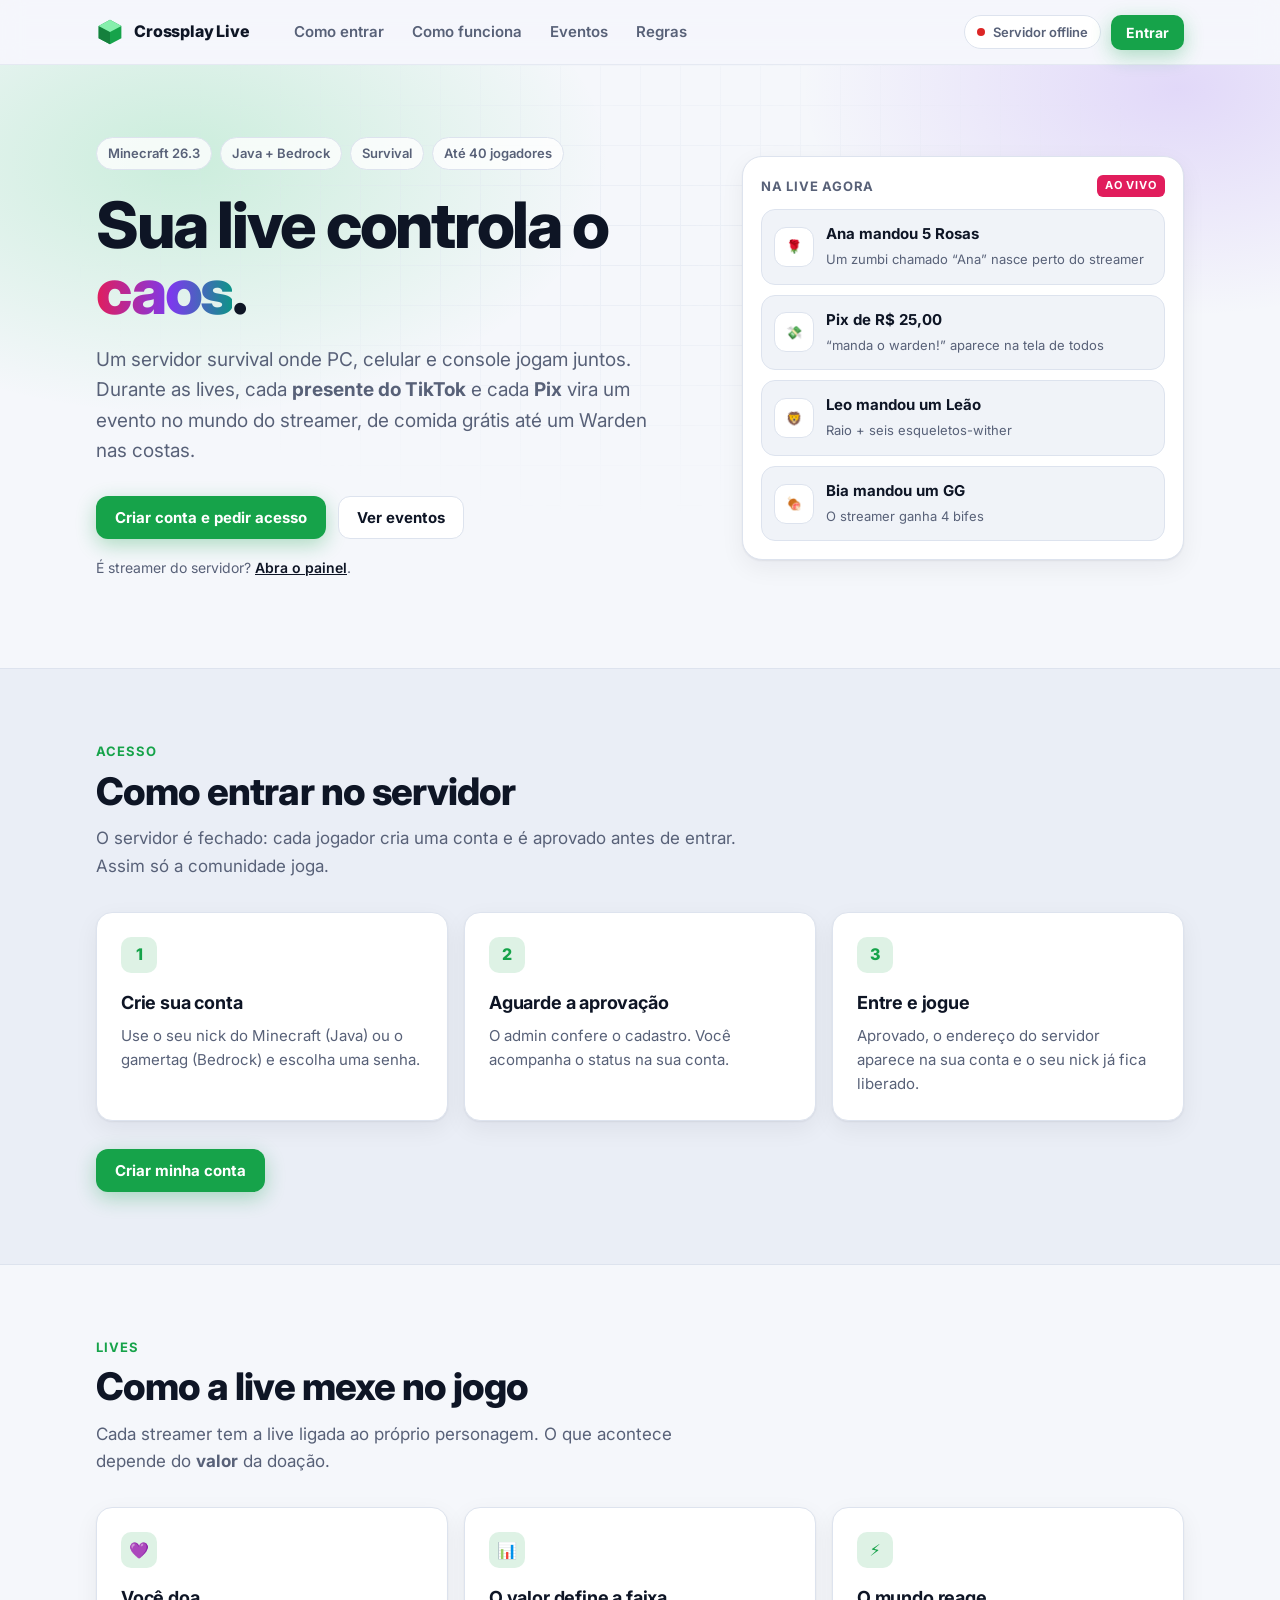
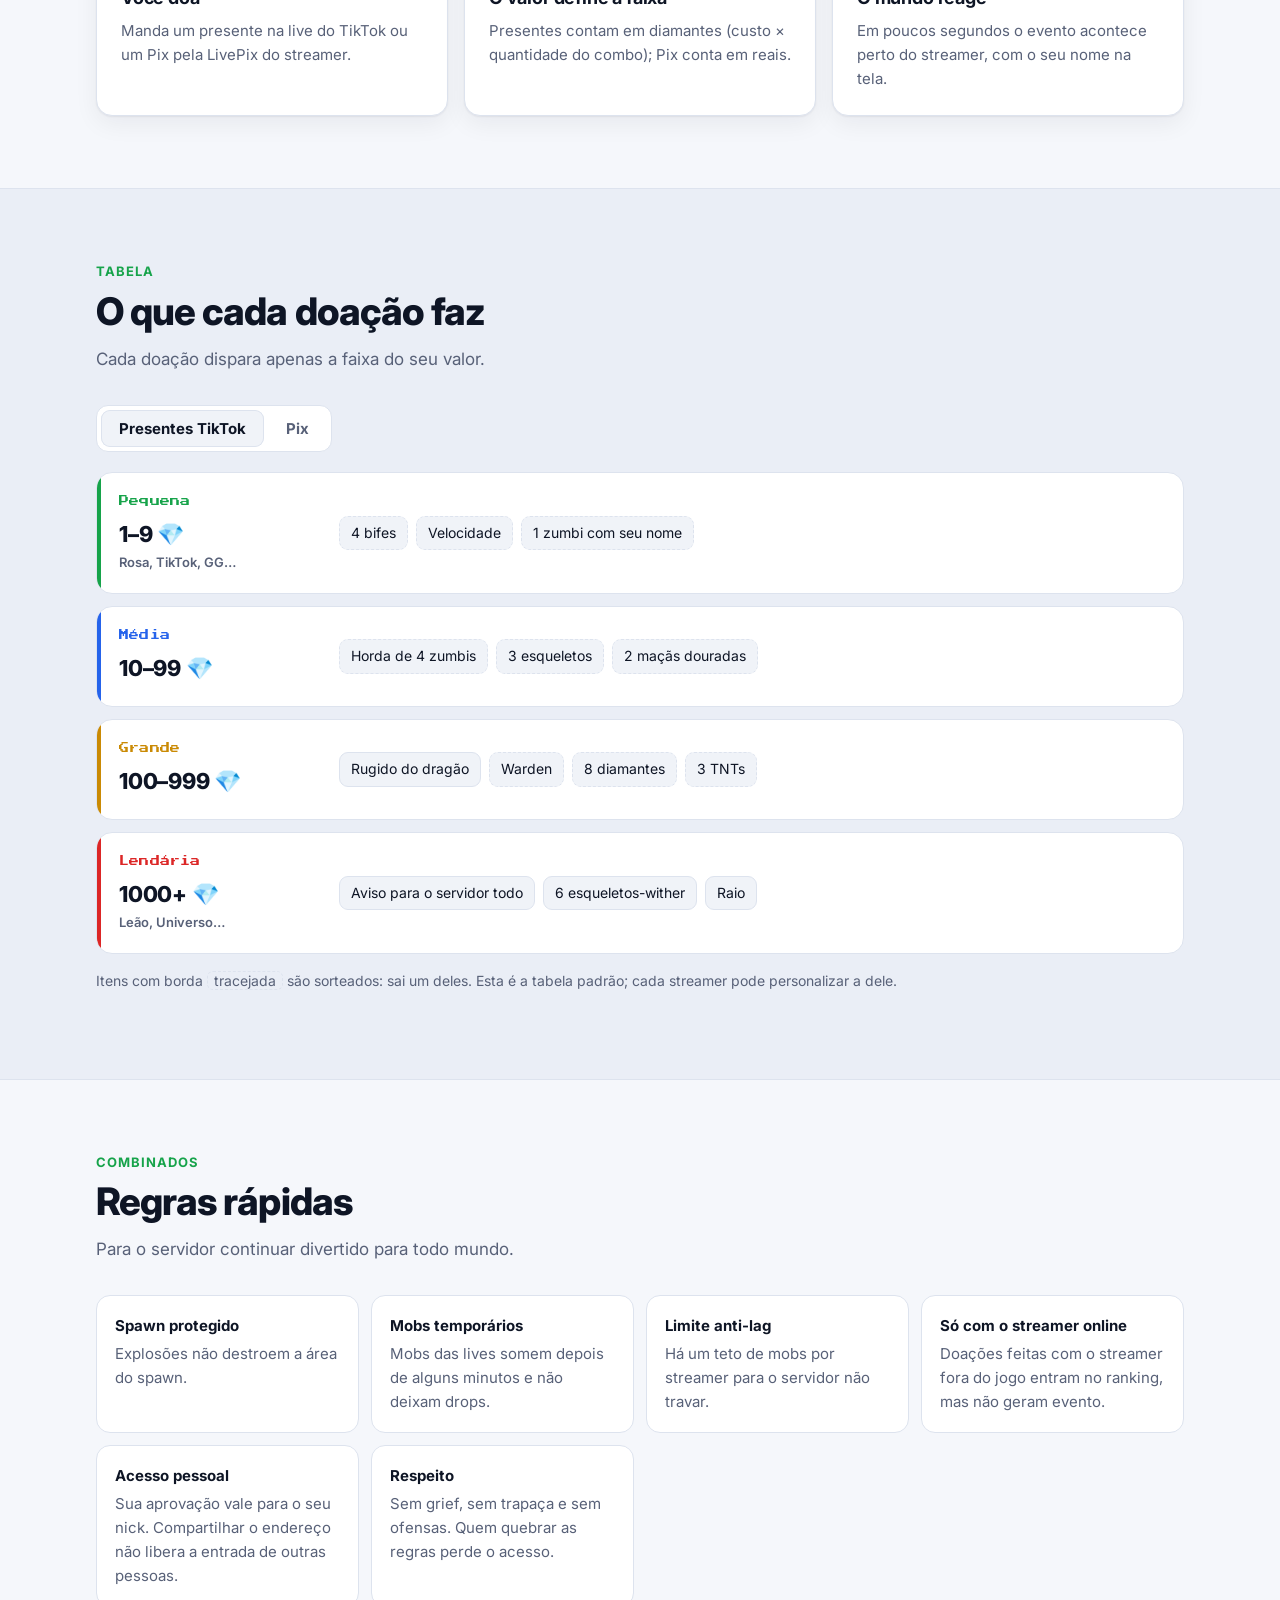
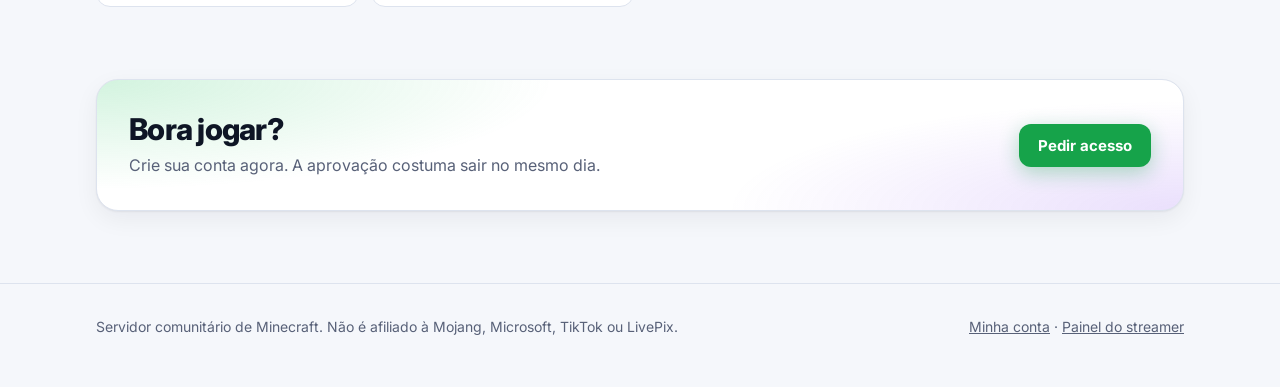
==== index.html @ 196f1fc4 "Site novo: visual moderno, conta de jogador com aprovação e endereços só para aprovados - página ini" ====
<!doctype html>
<html lang="pt-BR">
<head>
  <meta charset="utf-8">
  <meta name="viewport" content="width=device-width, initial-scale=1">
  <title>Crossplay Live</title>
  <meta name="description" content="Servidor Minecraft survival para Java e Bedrock, onde presentes do TikTok e Pix na live viram eventos dentro do jogo.">
  <meta name="theme-color" content="#090c13">
  <link rel="preconnect" href="https://fonts.googleapis.com">
  <link rel="preconnect" href="https://fonts.gstatic.com" crossorigin>
  <link href="https://fonts.googleapis.com/css2?family=Press+Start+2P&family=Inter:wght@400;500;600;700;800&display=swap" rel="stylesheet">
  <link rel="stylesheet" href="assets/site.css">
  <link rel="icon" href="data:image/svg+xml,%3Csvg xmlns='http://www.w3.org/2000/svg' viewBox='0 0 32 32'%3E%3Cpath fill='%2316a34a' d='M16 2 29 9v14l-13 7-13-7V9z'/%3E%3Cpath fill='%2315803d' d='M16 16v14L3 23V9z'/%3E%3Cpath fill='%2386efac' d='M16 2 29 9l-13 7L3 9z'/%3E%3C/svg%3E">
</head>
<body>

<nav class="nav" aria-label="Principal">
  <div class="wrap nav-row">
    <a class="brand" href="./">
      <svg class="brand-mark" viewBox="0 0 32 32" aria-hidden="true"><path fill="#16a34a" d="M16 2 29 9v14l-13 7-13-7V9z"/><path fill="#15803d" d="M16 16v14L3 23V9z"/><path fill="#86efac" d="M16 2 29 9l-13 7L3 9z"/></svg>
      Crossplay Live
    </a>
    <div class="nav-links">
      <a href="#entrar">Como entrar</a>
      <a href="#como-funciona">Como funciona</a>
      <a href="#eventos">Eventos</a>
      <a href="#regras">Regras</a>
    </div>
    <div class="nav-actions">
      <span class="status-pill" id="status" aria-live="polite"><span class="dot"></span><span data-status-text>Verificando…</span></span>
      <a class="btn btn-primary btn-sm" href="conta.html">Entrar</a>
    </div>
  </div>
</nav>

<header class="hero">
  <div class="wrap hero-grid">
    <div>
      <div class="eyebrow">
        <span class="chip">Minecraft 26.3</span>
        <span class="chip">Java + Bedrock</span>
        <span class="chip">Survival</span>
        <span class="chip">Até 40 jogadores</span>
      </div>
      <h1>Sua live controla o <span class="grad">caos</span>.</h1>
      <p class="lead">Um servidor survival onde PC, celular e console jogam juntos. Durante as lives, cada <strong>presente do TikTok</strong> e cada <strong>Pix</strong> vira um evento no mundo do streamer, de comida grátis até um Warden nas costas.</p>
      <div class="cta-row">
        <a class="btn btn-primary" href="conta.html#cadastro">Criar conta e pedir acesso</a>
        <a class="btn btn-ghost" href="#eventos">Ver eventos</a>
      </div>
      <p class="hero-note">É streamer do servidor? <a href="painel.html">Abra o painel</a>.</p>
    </div>

    <div class="feed" aria-label="Exemplo de eventos durante uma live">
      <div class="feed-head"><span>Na live agora</span><span class="live-tag">AO VIVO</span></div>
      <ul class="feed-list">
        <li class="feed-item"><span class="feed-ico" aria-hidden="true">🌹</span><div><b>Ana mandou 5 Rosas</b><span>Um zumbi chamado “Ana” nasce perto do streamer</span></div></li>
        <li class="feed-item"><span class="feed-ico" aria-hidden="true">💸</span><div><b>Pix de R$ 25,00</b><span>“manda o warden!” aparece na tela de todos</span></div></li>
        <li class="feed-item"><span class="feed-ico" aria-hidden="true">🦁</span><div><b>Leo mandou um Leão</b><span>Raio + seis esqueletos-wither</span></div></li>
        <li class="feed-item"><span class="feed-ico" aria-hidden="true">🍖</span><div><b>Bia mandou um GG</b><span>O streamer ganha 4 bifes</span></div></li>
      </ul>
    </div>
  </div>
</header>

<main>
  <section id="entrar" class="section-alt">
    <div class="wrap">
      <p class="kicker">Acesso</p>
      <h2>Como entrar no servidor</h2>
      <p class="sub">O servidor é fechado: cada jogador cria uma conta e é aprovado antes de entrar. Assim só a comunidade joga.</p>
      <div class="grid-3">
        <article class="card"><div class="step-num">1</div><h3>Crie sua conta</h3><p>Use o seu nick do Minecraft (Java) ou o gamertag (Bedrock) e escolha uma senha.</p></article>
        <article class="card"><div class="step-num">2</div><h3>Aguarde a aprovação</h3><p>O admin confere o cadastro. Você acompanha o status na sua conta.</p></article>
        <article class="card"><div class="step-num">3</div><h3>Entre e jogue</h3><p>Aprovado, o endereço do servidor aparece na sua conta e o seu nick já fica liberado.</p></article>
      </div>
      <p style="margin:28px 0 0"><a class="btn btn-primary" href="conta.html#cadastro">Criar minha conta</a></p>
    </div>
  </section>

  <section id="como-funciona">
    <div class="wrap">
      <p class="kicker">Lives</p>
      <h2>Como a live mexe no jogo</h2>
      <p class="sub">Cada streamer tem a live ligada ao próprio personagem. O que acontece depende do <strong>valor</strong> da doação.</p>
      <div class="grid-3">
        <article class="card"><div class="step-num">💜</div><h3>Você doa</h3><p>Manda um presente na live do TikTok ou um Pix pela LivePix do streamer.</p></article>
        <article class="card"><div class="step-num">📊</div><h3>O valor define a faixa</h3><p>Presentes contam em diamantes (custo × quantidade do combo); Pix conta em reais.</p></article>
        <article class="card"><div class="step-num">⚡</div><h3>O mundo reage</h3><p>Em poucos segundos o evento acontece perto do streamer, com o seu nome na tela.</p></article>
      </div>
    </div>
  </section>

  <section id="eventos" class="section-alt">
    <div class="wrap">
      <p class="kicker">Tabela</p>
      <h2>O que cada doação faz</h2>
      <p class="sub">Cada doação dispara apenas a faixa do seu valor.</p>

      <div class="tabs" role="tablist" aria-label="Tipo de doação">
        <button role="tab" id="tab-gift" aria-controls="panel-gift" aria-selected="true">Presentes TikTok</button>
        <button role="tab" id="tab-pix" aria-controls="panel-pix" aria-selected="false" tabindex="-1">Pix</button>
      </div>

      <div id="panel-gift" role="tabpanel" aria-labelledby="tab-gift" class="tiers">
        <div class="tier" style="--c:var(--t1)">
          <div><div class="name pixel">Pequena</div><div class="range">1–9 💎<small>Rosa, TikTok, GG…</small></div></div>
          <ul><li class="rand">4 bifes</li><li class="rand">Velocidade</li><li class="rand">1 zumbi com seu nome</li></ul>
        </div>
        <div class="tier" style="--c:var(--t2)">
          <div><div class="name pixel">Média</div><div class="range">10–99 💎</div></div>
          <ul><li class="rand">Horda de 4 zumbis</li><li class="rand">3 esqueletos</li><li class="rand">2 maçãs douradas</li></ul>
        </div>
        <div class="tier" style="--c:var(--t3)">
          <div><div class="name pixel">Grande</div><div class="range">100–999 💎</div></div>
          <ul><li>Rugido do dragão</li><li class="rand">Warden</li><li class="rand">8 diamantes</li><li class="rand">3 TNTs</li></ul>
        </div>
        <div class="tier" style="--c:var(--t4)">
          <div><div class="name pixel">Lendária</div><div class="range">1000+ 💎<small>Leão, Universo…</small></div></div>
          <ul><li>Aviso para o servidor todo</li><li>6 esqueletos-wither</li><li>Raio</li></ul>
        </div>
      </div>

      <div id="panel-pix" role="tabpanel" aria-labelledby="tab-pix" class="tiers" hidden>
        <div class="tier" style="--c:var(--t1)">
          <div><div class="name pixel">Pequena</div><div class="range">R$ 1–4,99</div></div>
          <ul><li>Sua mensagem na tela</li><li class="rand">8 cenouras douradas</li><li class="rand">2 zumbis</li></ul>
        </div>
        <div class="tier" style="--c:var(--t2)">
          <div><div class="name pixel">Média</div><div class="range">R$ 5–19,99</div></div>
          <ul><li>Som de level up</li><li class="rand">2 creepers</li><li class="rand">3 diamantes</li><li class="rand">Força II</li></ul>
        </div>
        <div class="tier" style="--c:var(--t3)">
          <div><div class="name pixel">Grande</div><div class="range">R$ 20–99,99</div></div>
          <ul><li>Aviso para o servidor todo</li><li class="rand">Warden</li><li class="rand">Barra de netherite</li><li class="rand">5 TNTs</li></ul>
        </div>
        <div class="tier" style="--c:var(--t4)">
          <div><div class="name pixel">Lendária</div><div class="range">R$ 100+</div></div>
          <ul><li>Aviso para o servidor todo</li><li>Wither</li><li>Raio</li></ul>
        </div>
      </div>

      <p class="legend">Itens com borda <span>tracejada</span> são sorteados: sai um deles. Esta é a tabela padrão; cada streamer pode personalizar a dele.</p>
    </div>
  </section>

  <section id="regras">
    <div class="wrap">
      <p class="kicker">Combinados</p>
      <h2>Regras rápidas</h2>
      <p class="sub">Para o servidor continuar divertido para todo mundo.</p>
      <div class="rules">
        <div><b>Spawn protegido</b>Explosões não destroem a área do spawn.</div>
        <div><b>Mobs temporários</b>Mobs das lives somem depois de alguns minutos e não deixam drops.</div>
        <div><b>Limite anti-lag</b>Há um teto de mobs por streamer para o servidor não travar.</div>
        <div><b>Só com o streamer online</b>Doações feitas com o streamer fora do jogo entram no ranking, mas não geram evento.</div>
        <div><b>Acesso pessoal</b>Sua aprovação vale para o seu nick. Compartilhar o endereço não libera a entrada de outras pessoas.</div>
        <div><b>Respeito</b>Sem grief, sem trapaça e sem ofensas. Quem quebrar as regras perde o acesso.</div>
      </div>
    </div>
  </section>

  <section style="padding-top:0">
    <div class="wrap">
      <div class="cta-band">
        <div><h2>Bora jogar?</h2><p>Crie sua conta agora. A aprovação costuma sair no mesmo dia.</p></div>
        <a class="btn btn-primary" href="conta.html#cadastro">Pedir acesso</a>
      </div>
    </div>
  </section>
</main>

<footer>
  <div class="wrap foot-row">
    <span>Servidor comunitário de Minecraft. Não é afiliado à Mojang, Microsoft, TikTok ou LivePix.</span>
    <span><a href="conta.html">Minha conta</a> · <a href="painel.html">Painel do streamer</a></span>
  </div>
</footer>

<script>
  // Abas acessíveis (setas do teclado alternam)
  const tabs = [...document.querySelectorAll('[role="tab"]')];
  function select(tab) {
    tabs.forEach(t => {
      const on = t === tab;
      t.setAttribute('aria-selected', on);
      t.tabIndex = on ? 0 : -1;
      document.getElementById(t.getAttribute('aria-controls')).hidden = !on;
    });
  }
  tabs.forEach((tab, i) => {
    tab.addEventListener('click', () => select(tab));
    tab.addEventListener('keydown', e => {
      if (e.key !== 'ArrowRight' && e.key !== 'ArrowLeft') return;
      const next = tabs[(i + (e.key === 'ArrowRight' ? 1 : tabs.length - 1)) % tabs.length];
      select(next); next.focus();
    });
  });
</script>
<script type="module">
  // Status ao vivo e tabela com as faixas padrão atuais. Se o servidor estiver offline, fica a tabela fixa acima.
  import { Api } from "./assets/api.js";
  import { rangeText, describeAction, TIER_COLORS } from "./assets/tiers.js";
  import { el, showServerStatus } from "./assets/ui.js";

  const api = new Api(undefined, null);
  showServerStatus(api, document.getElementById("status"));

  try {
    const [tiers, catalog] = await Promise.all([api.publicTiers(), api.catalog()]);
    for (const kind of ["gift", "pix"]) {
      if (!tiers[kind]?.length) continue;
      const cards = tiers[kind].map((tier, i) => {
        const items = [];
        if (tier.announce === "broadcast") items.push(el("li", {}, "Aviso para o servidor todo"));
        if (tier.sound && tier.sound !== "none") items.push(el("li", {}, "Som: " + (catalog.sounds.find(s => s.id === tier.sound)?.name ?? tier.sound)));
        const random = tier.mode === "random" && tier.actions.length > 1;
        for (const action of tier.actions) items.push(el("li", { className: random ? "rand" : "" }, describeAction(action, catalog)));
        const card = el("div", { className: "tier" },
          el("div", {}, el("div", { className: "name pixel" }, tier.label), el("div", { className: "range" }, rangeText(kind, tier))),
          el("ul", {}, items));
        card.style.setProperty("--c", TIER_COLORS[Math.min(i, 3)]);
        return card;
      });
      document.getElementById(`panel-${kind}`).replaceChildren(...cards);
    }
  } catch { /* servidor offline: mantém a tabela estática */ }
</script>
</body>
</html>
---- assets/site.css ----
/* Visual do site (página inicial e área do jogador). Tema claro/escuro por tokens. */
:root {
  --bg: #f5f7fb; --bg-2: #eaeef6; --surface: #ffffff; --surface-2: #f0f3f8; --text: #0e1525; --muted: #586178;
  --border: #dde3ee; --brand: #16a34a; --brand-ink: #ffffff; --brand-2: #7c3aed; --tiktok: #e11d5c; --pix: #0d9488;
  --warn: #b45309; --danger: #dc2626; --ok: #15803d;
  --t1: #16a34a; --t2: #2563eb; --t3: #ca8a04; --t4: #dc2626;
  --glow-1: rgba(34, 197, 94, .20); --glow-2: rgba(124, 58, 237, .16);
  --shadow: 0 1px 2px rgba(15, 23, 42, .06), 0 8px 24px rgba(15, 23, 42, .06);
  --radius: 16px;
  color-scheme: light;
}
@media (prefers-color-scheme: dark) {
  :root:not([data-theme="light"]) {
    --bg: #090c13; --bg-2: #0e1320; --surface: #111725; --surface-2: #182033; --text: #e9eef7; --muted: #97a1b6;
    --border: #222b3f; --brand: #4ade80; --brand-ink: #062611; --brand-2: #a78bfa; --tiktok: #ff4d86; --pix: #2dd4bf;
    --warn: #fbbf24; --danger: #f87171; --ok: #4ade80;
    --t1: #4ade80; --t2: #60a5fa; --t3: #facc15; --t4: #f87171;
    --glow-1: rgba(74, 222, 128, .14); --glow-2: rgba(167, 139, 250, .14);
    --shadow: 0 1px 2px rgba(0, 0, 0, .4), 0 12px 32px rgba(0, 0, 0, .35);
    color-scheme: dark;
  }
}
:root[data-theme="dark"] {
  --bg: #090c13; --bg-2: #0e1320; --surface: #111725; --surface-2: #182033; --text: #e9eef7; --muted: #97a1b6;
  --border: #222b3f; --brand: #4ade80; --brand-ink: #062611; --brand-2: #a78bfa; --tiktok: #ff4d86; --pix: #2dd4bf;
  --warn: #fbbf24; --danger: #f87171; --ok: #4ade80;
  --t1: #4ade80; --t2: #60a5fa; --t3: #facc15; --t4: #f87171;
  --glow-1: rgba(74, 222, 128, .14); --glow-2: rgba(167, 139, 250, .14);
  --shadow: 0 1px 2px rgba(0, 0, 0, .4), 0 12px 32px rgba(0, 0, 0, .35);
  color-scheme: dark;
}

* { box-sizing: border-box; }
html { -webkit-text-size-adjust: 100%; scroll-behavior: smooth; scroll-padding-top: 80px; }
body { margin: 0; background: var(--bg); color: var(--text); font: 16px/1.6 Inter, system-ui, -apple-system, "Segoe UI", sans-serif; }
a { color: inherit; }
[hidden] { display: none !important; }
.wrap { max-width: 1120px; margin: 0 auto; padding: 0 16px; }
.pixel { font-family: "Press Start 2P", ui-monospace, monospace; letter-spacing: .02em; }
code, .kbd {
  font-family: ui-monospace, "Cascadia Code", Consolas, monospace; font-size: .9em;
  background: var(--surface-2); border: 1px solid var(--border); border-radius: 6px; padding: 1px 6px;
}
:focus-visible { outline: 2px solid var(--brand); outline-offset: 2px; }
@media (prefers-reduced-motion: reduce) { *, *::before, *::after { animation: none !important; transition: none !important; } }

/* navegação */
.nav {
  position: sticky; top: 0; z-index: 10; backdrop-filter: saturate(1.4) blur(12px); -webkit-backdrop-filter: saturate(1.4) blur(12px);
  background: color-mix(in srgb, var(--bg) 78%, transparent); border-bottom: 1px solid color-mix(in srgb, var(--border) 70%, transparent);
}
.nav-row { display: flex; align-items: center; gap: 20px; min-height: 64px; }
.brand { display: flex; align-items: center; gap: 10px; text-decoration: none; font-weight: 800; letter-spacing: -.01em; white-space: nowrap; }
.brand-mark { width: 28px; height: 28px; flex: none; }
.nav-links { display: flex; gap: 4px; margin: 0 auto 0 12px; }
.nav-links a { text-decoration: none; color: var(--muted); font-weight: 600; font-size: 15px; padding: 8px 12px; border-radius: 10px; }
.nav-links a:hover { color: var(--text); background: var(--surface-2); }
.nav-actions { display: flex; align-items: center; gap: 10px; margin-left: auto; }

/* botões */
.btn {
  display: inline-flex; align-items: center; justify-content: center; gap: 8px; font: 700 15px Inter, system-ui, sans-serif;
  padding: 11px 18px; border-radius: 12px; border: 1px solid transparent; cursor: pointer; text-decoration: none; white-space: nowrap;
  transition: transform .15s ease, box-shadow .15s ease, background-color .15s ease;
}
.btn:active { transform: translateY(1px); }
.btn-primary { background: var(--brand); color: var(--brand-ink); box-shadow: 0 6px 20px color-mix(in srgb, var(--brand) 32%, transparent); }
.btn-primary:hover { box-shadow: 0 8px 28px color-mix(in srgb, var(--brand) 45%, transparent); }
.btn-ghost { background: var(--surface); color: var(--text); border-color: var(--border); }
.btn-ghost:hover { background: var(--surface-2); }
.btn-sm { padding: 8px 14px; font-size: 14px; border-radius: 10px; }
.btn:disabled { opacity: .6; cursor: progress; }

/* status do servidor */
.status-pill {
  display: inline-flex; align-items: center; gap: 8px; font-size: 13px; font-weight: 600; color: var(--muted);
  padding: 6px 12px; border-radius: 999px; background: var(--surface); border: 1px solid var(--border); white-space: nowrap;
}
.dot { width: 8px; height: 8px; border-radius: 50%; background: var(--muted); flex: none; }
.status-pill.on .dot { background: var(--ok); box-shadow: 0 0 0 0 color-mix(in srgb, var(--ok) 60%, transparent); animation: pulse 2s infinite; }
.status-pill.off .dot { background: var(--danger); }
@keyframes pulse { 70% { box-shadow: 0 0 0 8px transparent; } 100% { box-shadow: 0 0 0 0 transparent; } }

/* hero */
.hero { position: relative; overflow: hidden; padding: 72px 0 88px; }
.hero::before {
  content: ""; position: absolute; inset: -20% -10% auto; height: 120%; z-index: -1; pointer-events: none;
  background: radial-gradient(40% 50% at 20% 30%, var(--glow-1), transparent 70%),
              radial-gradient(35% 45% at 85% 20%, var(--glow-2), transparent 70%);
}
.hero::after {
  content: ""; position: absolute; inset: 0; z-index: -1; pointer-events: none; opacity: .5;
  background-image: linear-gradient(var(--border) 1px, transparent 1px), linear-gradient(90deg, var(--border) 1px, transparent 1px);
  background-size: 40px 40px; mask-image: radial-gradient(60% 60% at 50% 30%, #000, transparent 75%);
  -webkit-mask-image: radial-gradient(60% 60% at 50% 30%, #000, transparent 75%);
}
.hero-grid { display: grid; grid-template-columns: 1.15fr .85fr; gap: 48px; align-items: center; }
.eyebrow { display: flex; flex-wrap: wrap; gap: 8px; margin-bottom: 22px; }
.chip {
  font-size: 13px; font-weight: 600; padding: 5px 11px; border-radius: 999px; color: var(--muted);
  background: color-mix(in srgb, var(--surface) 80%, transparent); border: 1px solid var(--border);
}
.hero h1 { font-size: clamp(36px, 6vw, 64px); line-height: 1.04; letter-spacing: -.035em; margin: 0 0 20px; font-weight: 800; }
.grad { background: linear-gradient(90deg, var(--tiktok), var(--brand-2) 55%, var(--pix)); -webkit-background-clip: text; background-clip: text; color: transparent; }
.lead { font-size: clamp(17px, 2.1vw, 19px); color: var(--muted); max-width: 580px; margin: 0 0 30px; }
.cta-row { display: flex; flex-wrap: wrap; gap: 12px; }
.hero-note { margin: 18px 0 0; font-size: 14px; color: var(--muted); }
.hero-note a { color: var(--text); font-weight: 600; }

/* feed de exemplo no hero */
.feed { position: relative; background: var(--surface); border: 1px solid var(--border); border-radius: 20px; padding: 18px; box-shadow: var(--shadow); }
.feed-head { display: flex; align-items: center; justify-content: space-between; margin-bottom: 12px; font-size: 13px; font-weight: 700; color: var(--muted); text-transform: uppercase; letter-spacing: .06em; }
.live-tag { color: #fff; background: var(--tiktok); padding: 2px 8px; border-radius: 6px; font-size: 11px; letter-spacing: .08em; }
.feed-list { list-style: none; margin: 0; padding: 0; display: grid; gap: 10px; }
.feed-item { display: grid; grid-template-columns: 40px 1fr; gap: 12px; align-items: center; padding: 12px; border-radius: 14px; background: var(--surface-2); border: 1px solid var(--border); animation: slide-in .5s ease both; }
.feed-item:nth-child(2) { animation-delay: .15s; } .feed-item:nth-child(3) { animation-delay: .3s; } .feed-item:nth-child(4) { animation-delay: .45s; }
.feed-ico { width: 40px; height: 40px; border-radius: 12px; display: grid; place-items: center; font-size: 20px; background: var(--surface); border: 1px solid var(--border); }
.feed-item b { display: block; font-size: 15px; }
.feed-item span { font-size: 13px; color: var(--muted); }
@keyframes slide-in { from { opacity: 0; transform: translateY(8px); } to { opacity: 1; transform: none; } }

/* seções */
section { padding: 72px 0; }
.section-alt { background: var(--bg-2); border-block: 1px solid var(--border); }
.kicker { font-size: 13px; font-weight: 700; color: var(--brand); text-transform: uppercase; letter-spacing: .08em; margin: 0 0 8px; }
h2 { font-size: clamp(26px, 3.6vw, 38px); line-height: 1.15; letter-spacing: -.025em; margin: 0 0 12px; font-weight: 800; }
.sub { color: var(--muted); margin: 0 0 32px; max-width: 640px; font-size: 17px; }

.grid-3 { display: grid; gap: 16px; grid-template-columns: repeat(3, minmax(0, 1fr)); }
.card { background: var(--surface); border: 1px solid var(--border); border-radius: var(--radius); padding: 24px; box-shadow: var(--shadow); min-width: 0; }
.step-num {
  width: 36px; height: 36px; border-radius: 10px; display: grid; place-items: center; margin-bottom: 16px; font-weight: 800;
  color: var(--brand); background: color-mix(in srgb, var(--brand) 14%, transparent);
}
.card h3 { margin: 0 0 6px; font-size: 18px; letter-spacing: -.01em; }
.card p { margin: 0; color: var(--muted); font-size: 15px; }

/* tabela de eventos */
.tabs { display: inline-flex; gap: 4px; padding: 4px; background: var(--surface); border: 1px solid var(--border); border-radius: 12px; margin-bottom: 20px; }
.tabs button { font: 700 15px Inter, system-ui, sans-serif; color: var(--muted); background: transparent; border: 0; border-radius: 9px; padding: 9px 18px; cursor: pointer; }
.tabs button[aria-selected="true"] { background: var(--surface-2); color: var(--text); box-shadow: inset 0 0 0 1px var(--border); }
.tiers { display: grid; gap: 12px; }
.tier {
  display: grid; grid-template-columns: 200px 1fr; gap: 20px; align-items: center; position: relative; overflow: hidden;
  background: var(--surface); border: 1px solid var(--border); border-radius: var(--radius); padding: 20px 22px;
}
.tier::before { content: ""; position: absolute; inset: 0 auto 0 0; width: 4px; background: var(--c); }
.tier .name { font-size: 10px; color: var(--c); margin-bottom: 8px; }
.tier .range { font-size: 22px; font-weight: 800; white-space: nowrap; letter-spacing: -.01em; }
.tier .range small { font-size: 13px; font-weight: 600; color: var(--muted); display: block; letter-spacing: 0; }
.tier ul { margin: 0; padding: 0; list-style: none; display: flex; flex-wrap: wrap; gap: 8px; }
.tier li { background: var(--surface-2); border: 1px solid var(--border); border-radius: 9px; padding: 5px 11px; font-size: 14px; }
.tier li.rand { border-style: dashed; }
.legend { font-size: 14px; color: var(--muted); margin-top: 16px; }
.legend span { border: 1px dashed var(--border); border-radius: 6px; padding: 0 6px; }

.rules { display: grid; gap: 12px; grid-template-columns: repeat(auto-fit, minmax(240px, 1fr)); }
.rules div { background: var(--surface); border: 1px solid var(--border); border-radius: 14px; padding: 18px; font-size: 15px; color: var(--muted); }
.rules b { display: block; margin-bottom: 4px; color: var(--text); }

.cta-band {
  display: flex; align-items: center; justify-content: space-between; gap: 24px; flex-wrap: wrap; padding: 32px;
  border-radius: 22px; border: 1px solid var(--border); box-shadow: var(--shadow);
  background: radial-gradient(60% 120% at 0% 0%, var(--glow-1), transparent 70%), radial-gradient(60% 120% at 100% 100%, var(--glow-2), transparent 70%), var(--surface);
}
.cta-band h2 { margin: 0 0 6px; font-size: clamp(22px, 3vw, 30px); }
.cta-band p { margin: 0; color: var(--muted); }

footer { border-top: 1px solid var(--border); padding: 32px 0 48px; color: var(--muted); font-size: 14px; }
.foot-row { display: flex; justify-content: space-between; gap: 16px; flex-wrap: wrap; }
.foot-row a { color: var(--muted); }

/* formulários e área do jogador */
.auth-wrap { max-width: 480px; margin: 48px auto 72px; }
.panel { background: var(--surface); border: 1px solid var(--border); border-radius: 20px; padding: 28px; box-shadow: var(--shadow); }
.panel h1 { font-size: 28px; letter-spacing: -.025em; margin: 0 0 6px; }
.panel .sub { margin-bottom: 22px; font-size: 15px; }
.seg { display: grid; grid-auto-flow: column; grid-auto-columns: 1fr; gap: 4px; padding: 4px; background: var(--surface-2); border: 1px solid var(--border); border-radius: 12px; margin-bottom: 22px; }
.seg button, .seg label { font: 700 14px Inter, system-ui, sans-serif; color: var(--muted); background: transparent; border: 0; border-radius: 9px; padding: 9px 10px; cursor: pointer; text-align: center; margin: 0; }
.seg button[aria-selected="true"], .seg input:checked + span { color: var(--text); }
.seg button[aria-selected="true"], .seg label:has(input:checked) { background: var(--surface); box-shadow: 0 1px 2px rgba(0,0,0,.08), inset 0 0 0 1px var(--border); }
.seg input { position: absolute; opacity: 0; pointer-events: none; }
.field { display: grid; gap: 6px; margin-bottom: 16px; font-size: 14px; font-weight: 600; }
.field small { font-weight: 500; color: var(--muted); }
.field input, .field textarea {
  font: 16px Inter, system-ui, sans-serif; color: var(--text); background: var(--bg); width: 100%; min-width: 0;
  border: 1px solid var(--border); border-radius: 12px; padding: 12px 14px; transition: border-color .15s, box-shadow .15s;
}
.field textarea { resize: vertical; min-height: 76px; }
.field input:focus, .field textarea:focus { outline: none; border-color: var(--brand); box-shadow: 0 0 0 4px color-mix(in srgb, var(--brand) 18%, transparent); }
.field input:user-invalid { border-color: var(--danger); }
.check { display: flex; gap: 10px; align-items: flex-start; font-size: 14px; color: var(--muted); margin: 4px 0 20px; }
.check input { margin-top: 3px; accent-color: var(--brand); }
.btn-block { width: 100%; }
.alert { padding: 12px 14px; border-radius: 12px; border: 1px solid var(--border); background: var(--surface-2); font-size: 14px; font-weight: 600; margin-bottom: 16px; }
.alert.err { border-color: color-mix(in srgb, var(--danger) 50%, var(--border)); color: var(--danger); background: color-mix(in srgb, var(--danger) 8%, var(--surface)); }
.alert.ok { border-color: color-mix(in srgb, var(--ok) 50%, var(--border)); color: var(--ok); background: color-mix(in srgb, var(--ok) 8%, var(--surface)); }

.state { display: flex; gap: 14px; align-items: flex-start; padding: 18px; border-radius: 14px; border: 1px solid var(--border); background: var(--surface-2); margin-bottom: 20px; }
.state-ico { width: 44px; height: 44px; flex: none; border-radius: 12px; display: grid; place-items: center; font-size: 22px; background: var(--surface); border: 1px solid var(--border); }
.state b { display: block; font-size: 17px; margin-bottom: 2px; }
.state p { margin: 0; color: var(--muted); font-size: 14px; }
.state.pending { border-color: color-mix(in srgb, var(--warn) 45%, var(--border)); }
.state.approved { border-color: color-mix(in srgb, var(--ok) 45%, var(--border)); }
.state.rejected { border-color: color-mix(in srgb, var(--danger) 45%, var(--border)); }

.addr {
  display: grid; grid-template-columns: minmax(0, 1fr) auto; align-items: center; gap: 2px 12px; margin-bottom: 10px;
  background: var(--bg); border: 1px solid var(--border); border-radius: 12px; padding: 10px 10px 10px 14px;
}
.addr-label { grid-column: 1 / -1; font-size: 11px; font-weight: 700; color: var(--muted); text-transform: uppercase; letter-spacing: .06em; }
.addr code { background: none; border: 0; padding: 0; font-size: 15px; font-weight: 700; overflow-wrap: anywhere; }
.copy { font: 700 13px Inter, system-ui, sans-serif; color: var(--text); background: var(--surface); border: 1px solid var(--border); border-radius: 9px; padding: 7px 12px; cursor: pointer; min-width: 82px; }
.copy.done { color: var(--ok); border-color: var(--ok); }
.server-block { margin-bottom: 18px; }
.server-block h3 { font-size: 15px; margin: 0 0 8px; display: flex; align-items: center; gap: 8px; }
.server-block ol { margin: 8px 0 0; padding-left: 20px; color: var(--muted); font-size: 14px; }
.profile-row { display: flex; align-items: center; justify-content: space-between; gap: 12px; margin-bottom: 18px; }
.avatar { width: 48px; height: 48px; border-radius: 12px; image-rendering: pixelated; background: var(--surface-2); border: 1px solid var(--border); }
.who { display: flex; align-items: center; gap: 12px; min-width: 0; }
.who b { display: block; font-size: 18px; overflow: hidden; text-overflow: ellipsis; }
.who span { font-size: 13px; color: var(--muted); }

@media (max-width: 900px) {
  .hero-grid { grid-template-columns: 1fr; gap: 36px; }
  .grid-3 { grid-template-columns: 1fr; }
  .nav-links { display: none; }
}
@media (max-width: 600px) {
  .hero { padding: 44px 0 60px; }
  section { padding: 52px 0; }
  .tier { grid-template-columns: 1fr; gap: 12px; }
  .tabs { display: flex; } .tabs button { flex: 1; }
  .nav-actions .status-pill { display: none; }
  .panel { padding: 22px; }
  .auth-wrap { margin-top: 28px; }
  .cta-band { padding: 24px; }
}
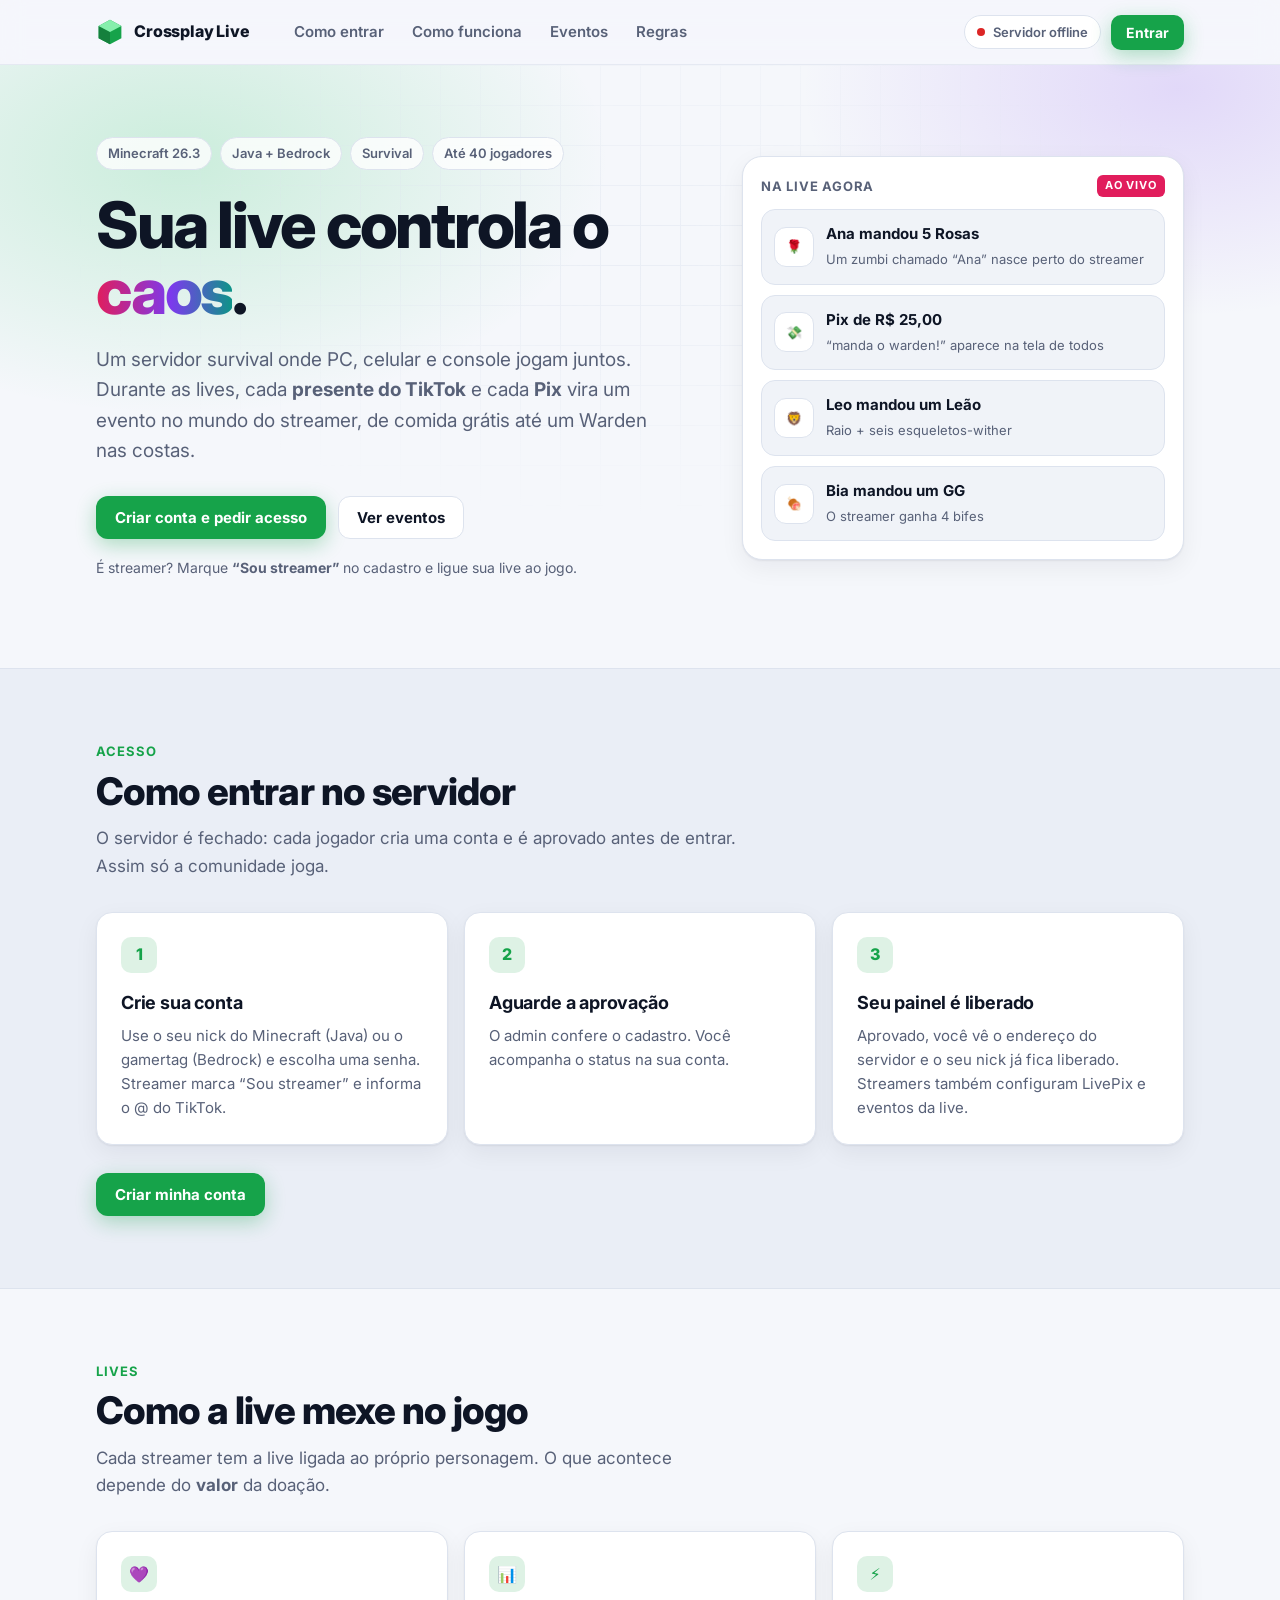
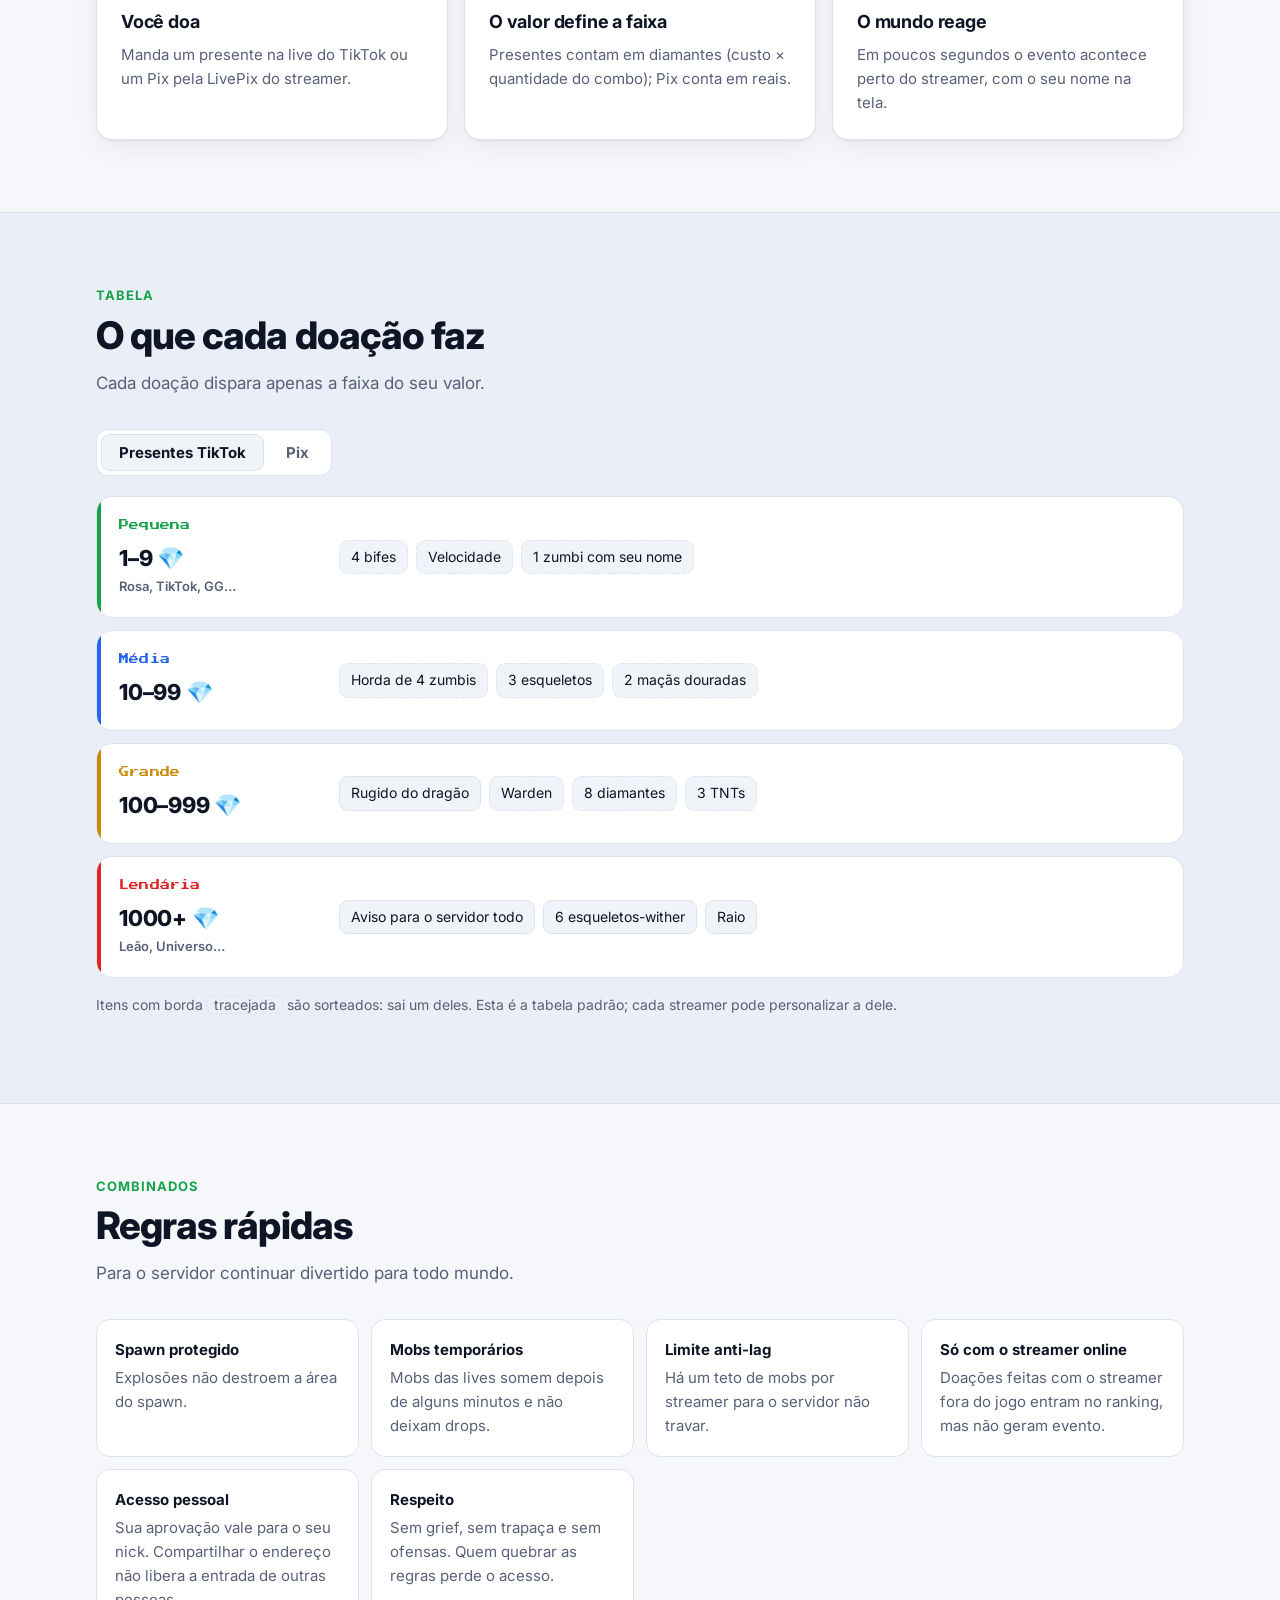
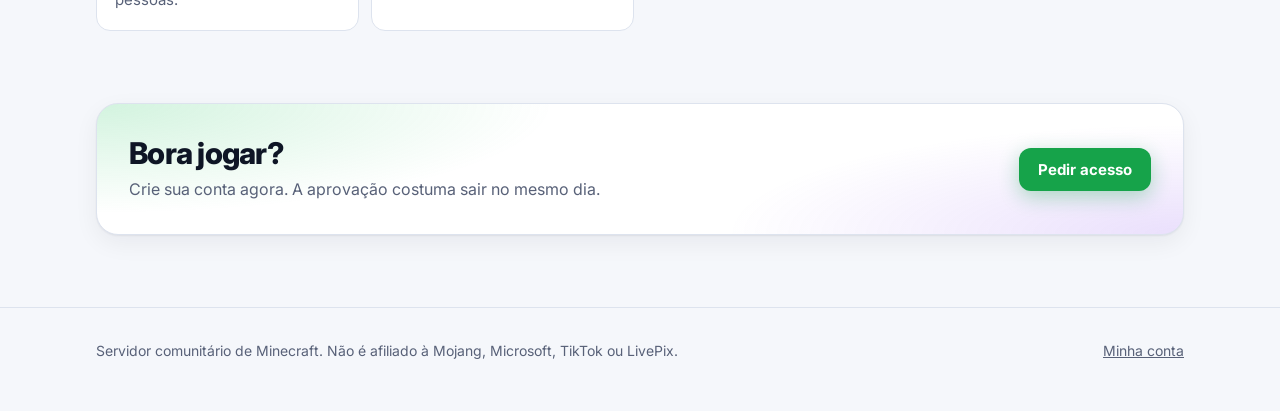
==== commit ae3ac14d: "Cadastro único: uma conta para todos, aprovação do admin e painel por perfil - painel.html vira a pá" ====
--- a/index.html
+++ b/index.html
@@ -28,7 +28,7 @@
     </div>
     <div class="nav-actions">
       <span class="status-pill" id="status" aria-live="polite"><span class="dot"></span><span data-status-text>Verificando…</span></span>
-      <a class="btn btn-primary btn-sm" href="conta.html">Entrar</a>
+      <a class="btn btn-primary btn-sm" href="painel.html">Entrar</a>
     </div>
   </div>
 </nav>
@@ -45,10 +45,10 @@
       <h1>Sua live controla o <span class="grad">caos</span>.</h1>
       <p class="lead">Um servidor survival onde PC, celular e console jogam juntos. Durante as lives, cada <strong>presente do TikTok</strong> e cada <strong>Pix</strong> vira um evento no mundo do streamer, de comida grátis até um Warden nas costas.</p>
       <div class="cta-row">
-        <a class="btn btn-primary" href="conta.html#cadastro">Criar conta e pedir acesso</a>
+        <a class="btn btn-primary" href="painel.html#cadastro">Criar conta e pedir acesso</a>
         <a class="btn btn-ghost" href="#eventos">Ver eventos</a>
       </div>
-      <p class="hero-note">É streamer do servidor? <a href="painel.html">Abra o painel</a>.</p>
+      <p class="hero-note">É streamer? Marque <b>“Sou streamer”</b> no cadastro e ligue sua live ao jogo.</p>
     </div>
 
     <div class="feed" aria-label="Exemplo de eventos durante uma live">
@@ -70,11 +70,11 @@
       <h2>Como entrar no servidor</h2>
       <p class="sub">O servidor é fechado: cada jogador cria uma conta e é aprovado antes de entrar. Assim só a comunidade joga.</p>
       <div class="grid-3">
-        <article class="card"><div class="step-num">1</div><h3>Crie sua conta</h3><p>Use o seu nick do Minecraft (Java) ou o gamertag (Bedrock) e escolha uma senha.</p></article>
+        <article class="card"><div class="step-num">1</div><h3>Crie sua conta</h3><p>Use o seu nick do Minecraft (Java) ou o gamertag (Bedrock) e escolha uma senha. Streamer marca “Sou streamer” e informa o @ do TikTok.</p></article>
         <article class="card"><div class="step-num">2</div><h3>Aguarde a aprovação</h3><p>O admin confere o cadastro. Você acompanha o status na sua conta.</p></article>
-        <article class="card"><div class="step-num">3</div><h3>Entre e jogue</h3><p>Aprovado, o endereço do servidor aparece na sua conta e o seu nick já fica liberado.</p></article>
-      </div>
-      <p style="margin:28px 0 0"><a class="btn btn-primary" href="conta.html#cadastro">Criar minha conta</a></p>
+        <article class="card"><div class="step-num">3</div><h3>Seu painel é liberado</h3><p>Aprovado, você vê o endereço do servidor e o seu nick já fica liberado. Streamers também configuram LivePix e eventos da live.</p></article>
+      </div>
+      <p style="margin:28px 0 0"><a class="btn btn-primary" href="painel.html#cadastro">Criar minha conta</a></p>
     </div>
   </section>
 
@@ -164,7 +164,7 @@
     <div class="wrap">
       <div class="cta-band">
         <div><h2>Bora jogar?</h2><p>Crie sua conta agora. A aprovação costuma sair no mesmo dia.</p></div>
-        <a class="btn btn-primary" href="conta.html#cadastro">Pedir acesso</a>
+        <a class="btn btn-primary" href="painel.html#cadastro">Pedir acesso</a>
       </div>
     </div>
   </section>
@@ -173,7 +173,7 @@
 <footer>
   <div class="wrap foot-row">
     <span>Servidor comunitário de Minecraft. Não é afiliado à Mojang, Microsoft, TikTok ou LivePix.</span>
-    <span><a href="conta.html">Minha conta</a> · <a href="painel.html">Painel do streamer</a></span>
+    <span><a href="painel.html">Minha conta</a></span>
   </div>
 </footer>
 
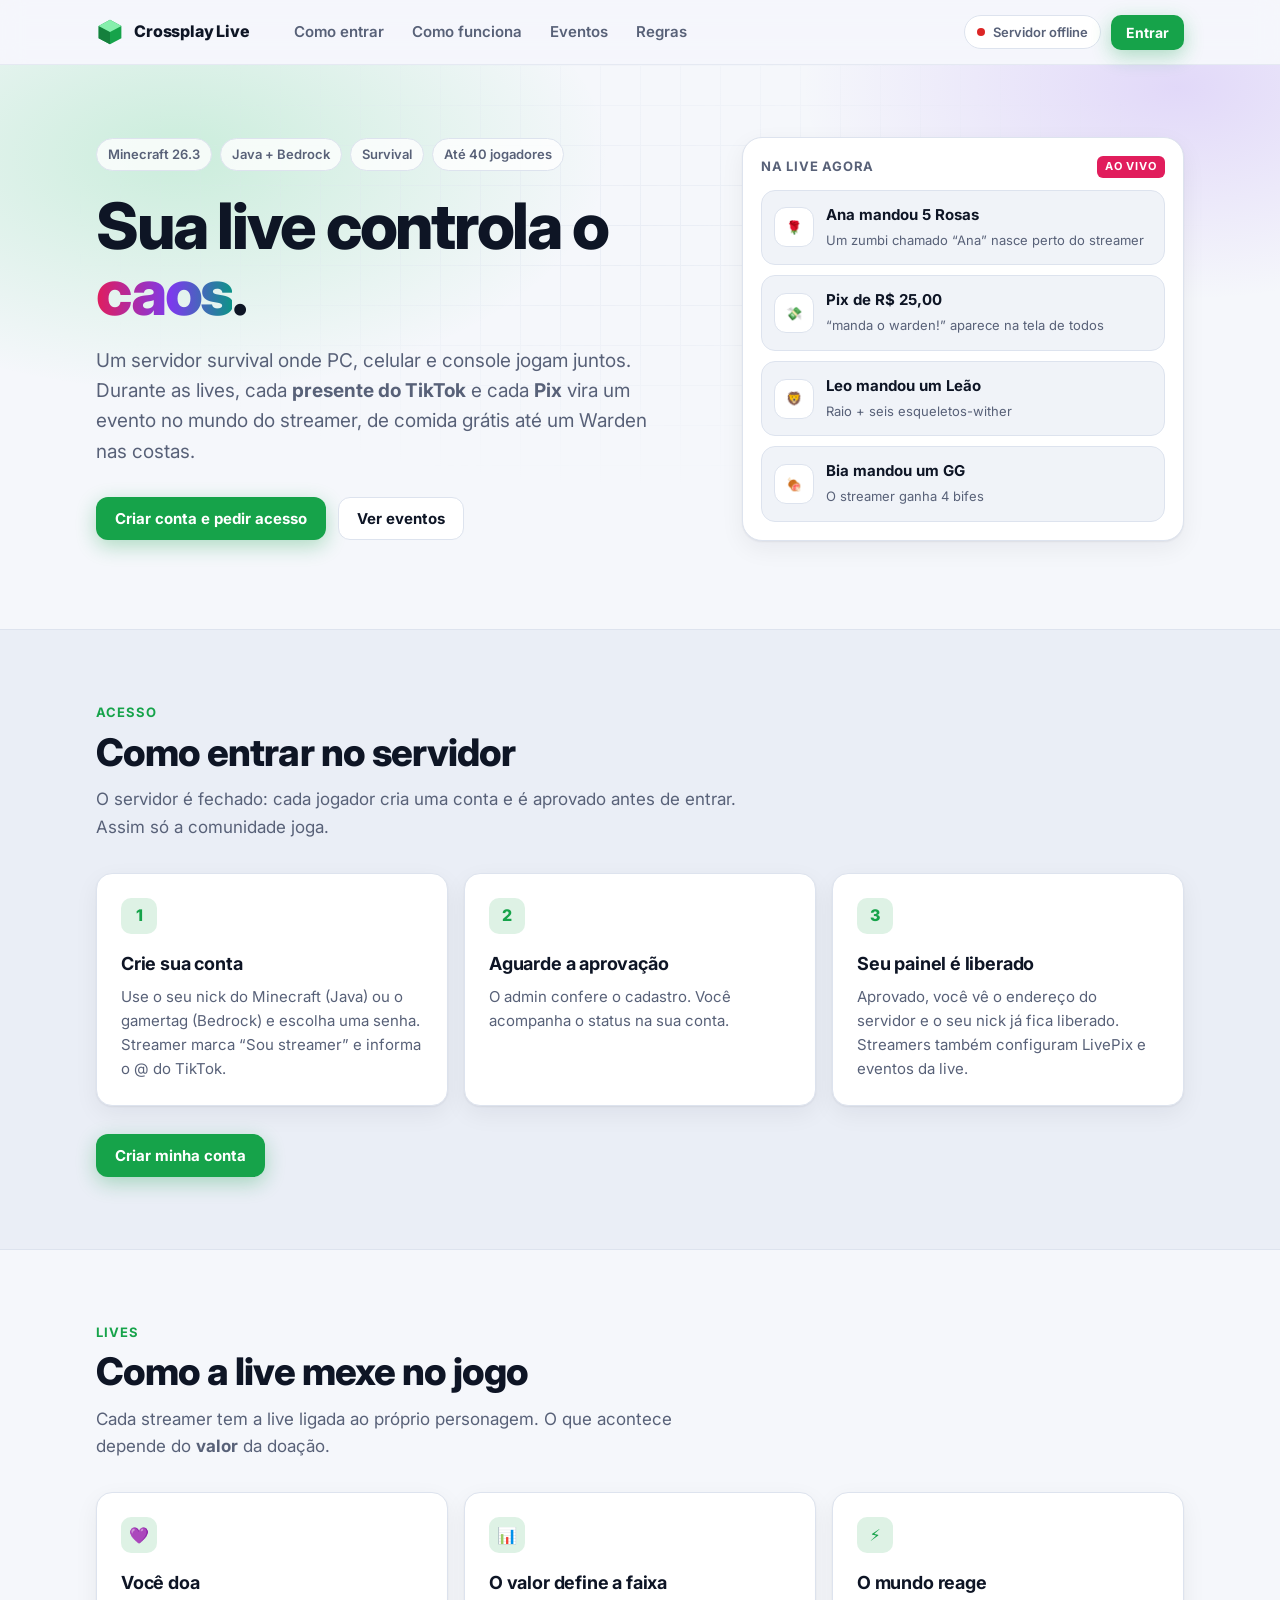
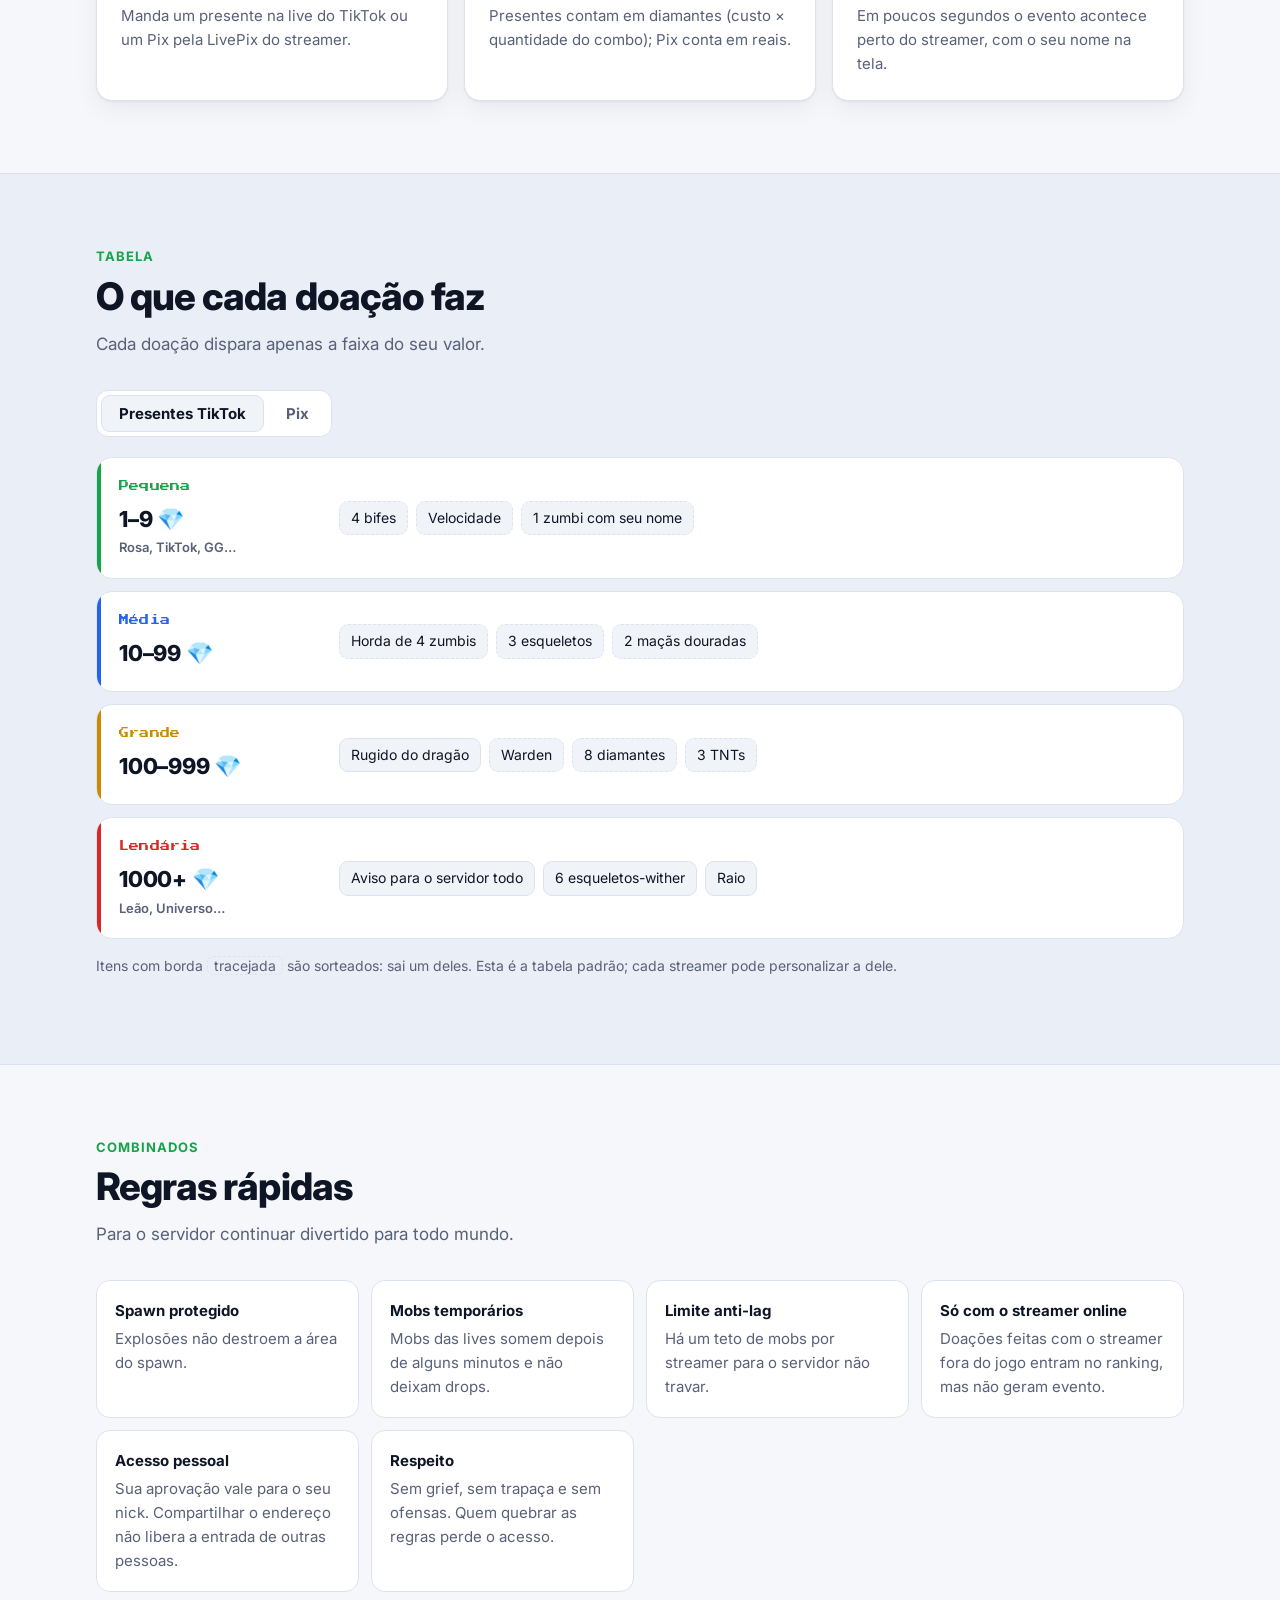
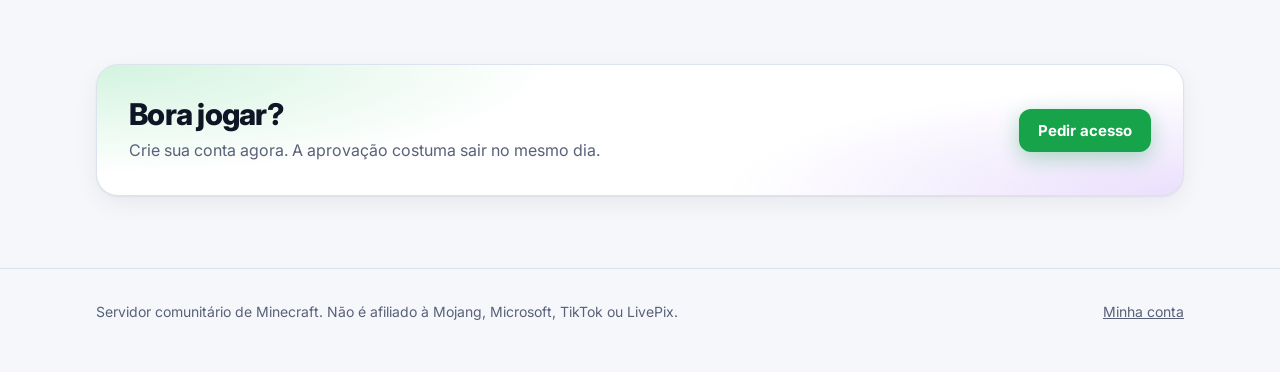
==== commit a9cf58fc: "Remove a frase sobre streamer do topo da página inicial Co-Authored-By: Claude Opus 5.5 <noreply@ant" ====
--- a/index.html
+++ b/index.html
@@ -48,7 +48,6 @@
         <a class="btn btn-primary" href="painel.html#cadastro">Criar conta e pedir acesso</a>
         <a class="btn btn-ghost" href="#eventos">Ver eventos</a>
       </div>
-      <p class="hero-note">É streamer? Marque <b>“Sou streamer”</b> no cadastro e ligue sua live ao jogo.</p>
     </div>
 
     <div class="feed" aria-label="Exemplo de eventos durante uma live">
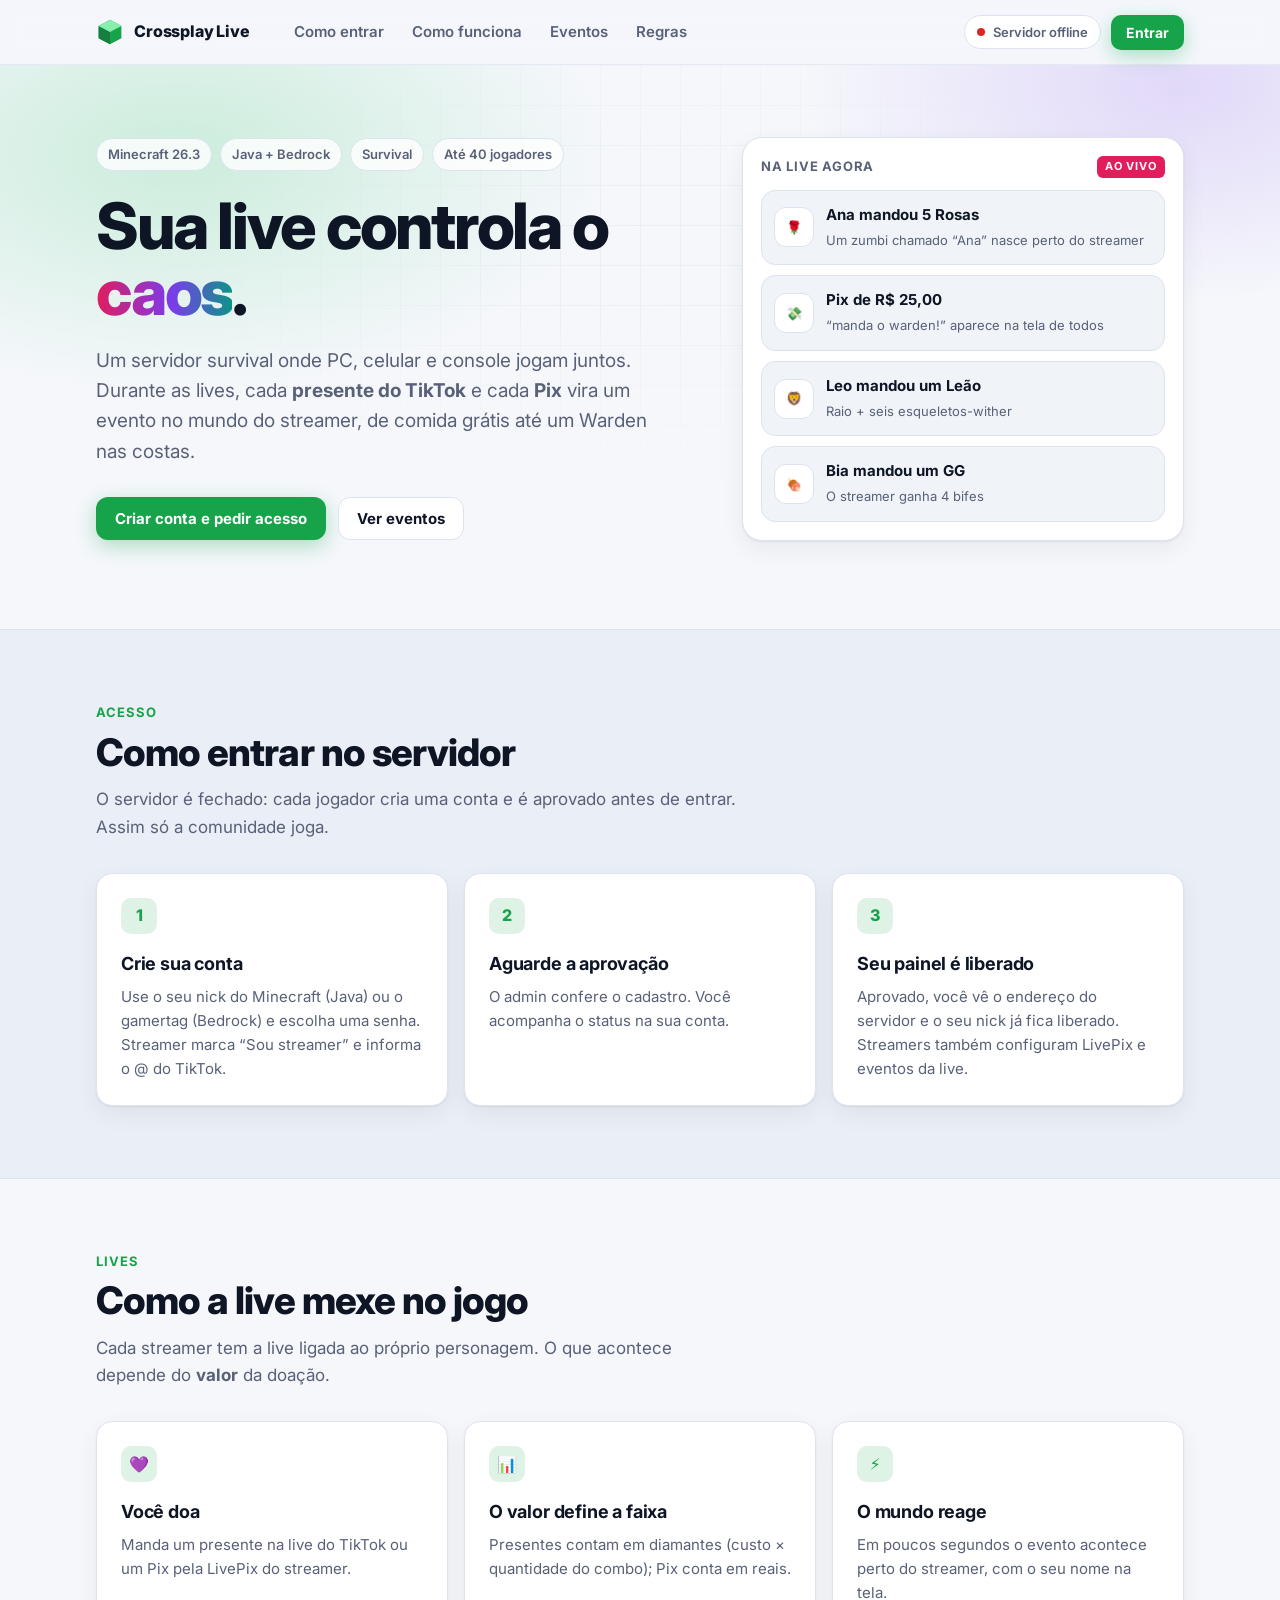
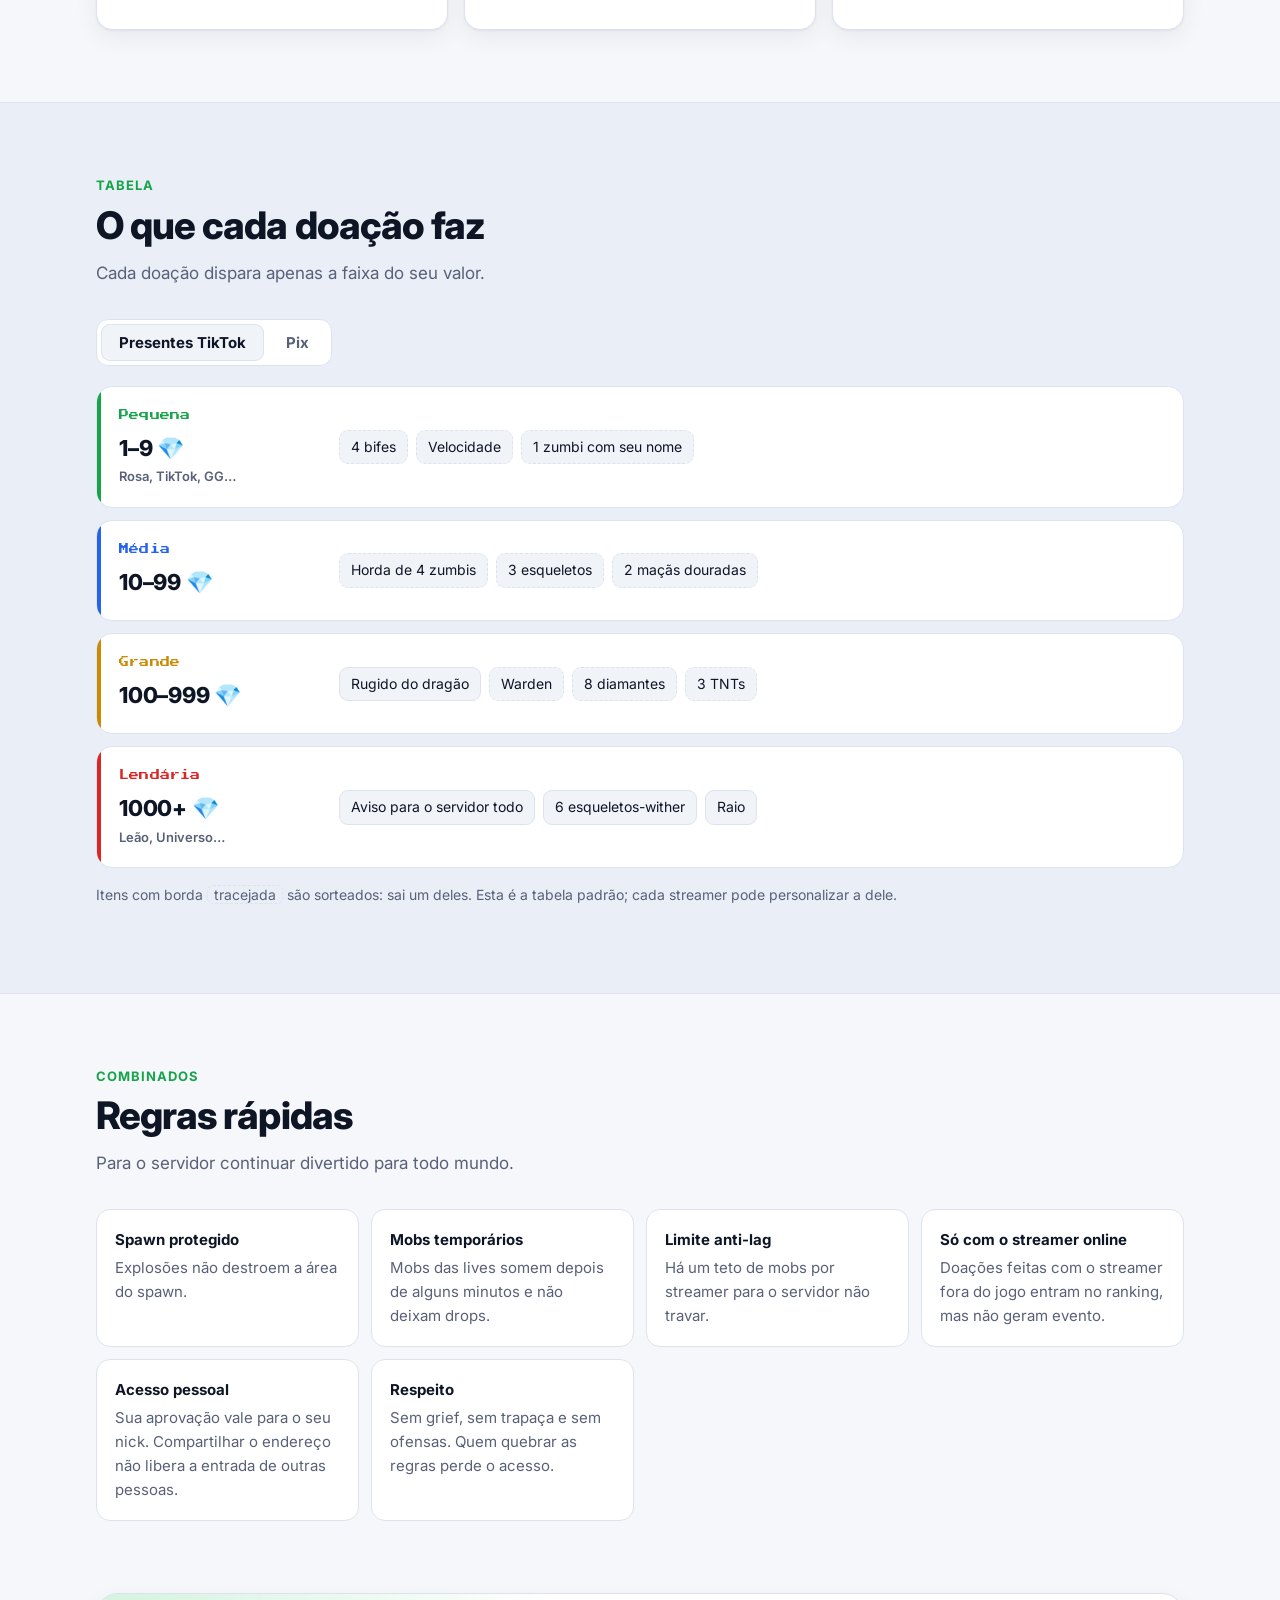
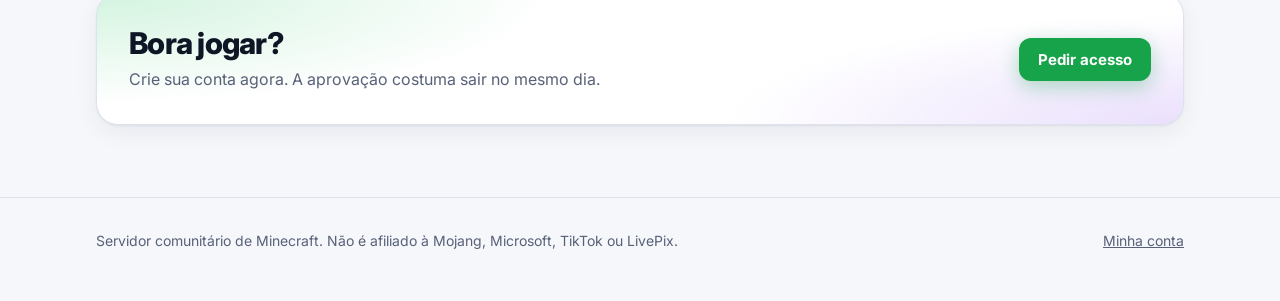
==== commit 875b6dd8: "Página inicial: deixa só o botão 'Criar conta e pedir acesso' no topo Co-Authored-By: Claude Opus 5." ====
--- a/index.html
+++ b/index.html
@@ -73,7 +73,6 @@
         <article class="card"><div class="step-num">2</div><h3>Aguarde a aprovação</h3><p>O admin confere o cadastro. Você acompanha o status na sua conta.</p></article>
         <article class="card"><div class="step-num">3</div><h3>Seu painel é liberado</h3><p>Aprovado, você vê o endereço do servidor e o seu nick já fica liberado. Streamers também configuram LivePix e eventos da live.</p></article>
       </div>
-      <p style="margin:28px 0 0"><a class="btn btn-primary" href="painel.html#cadastro">Criar minha conta</a></p>
     </div>
   </section>
 
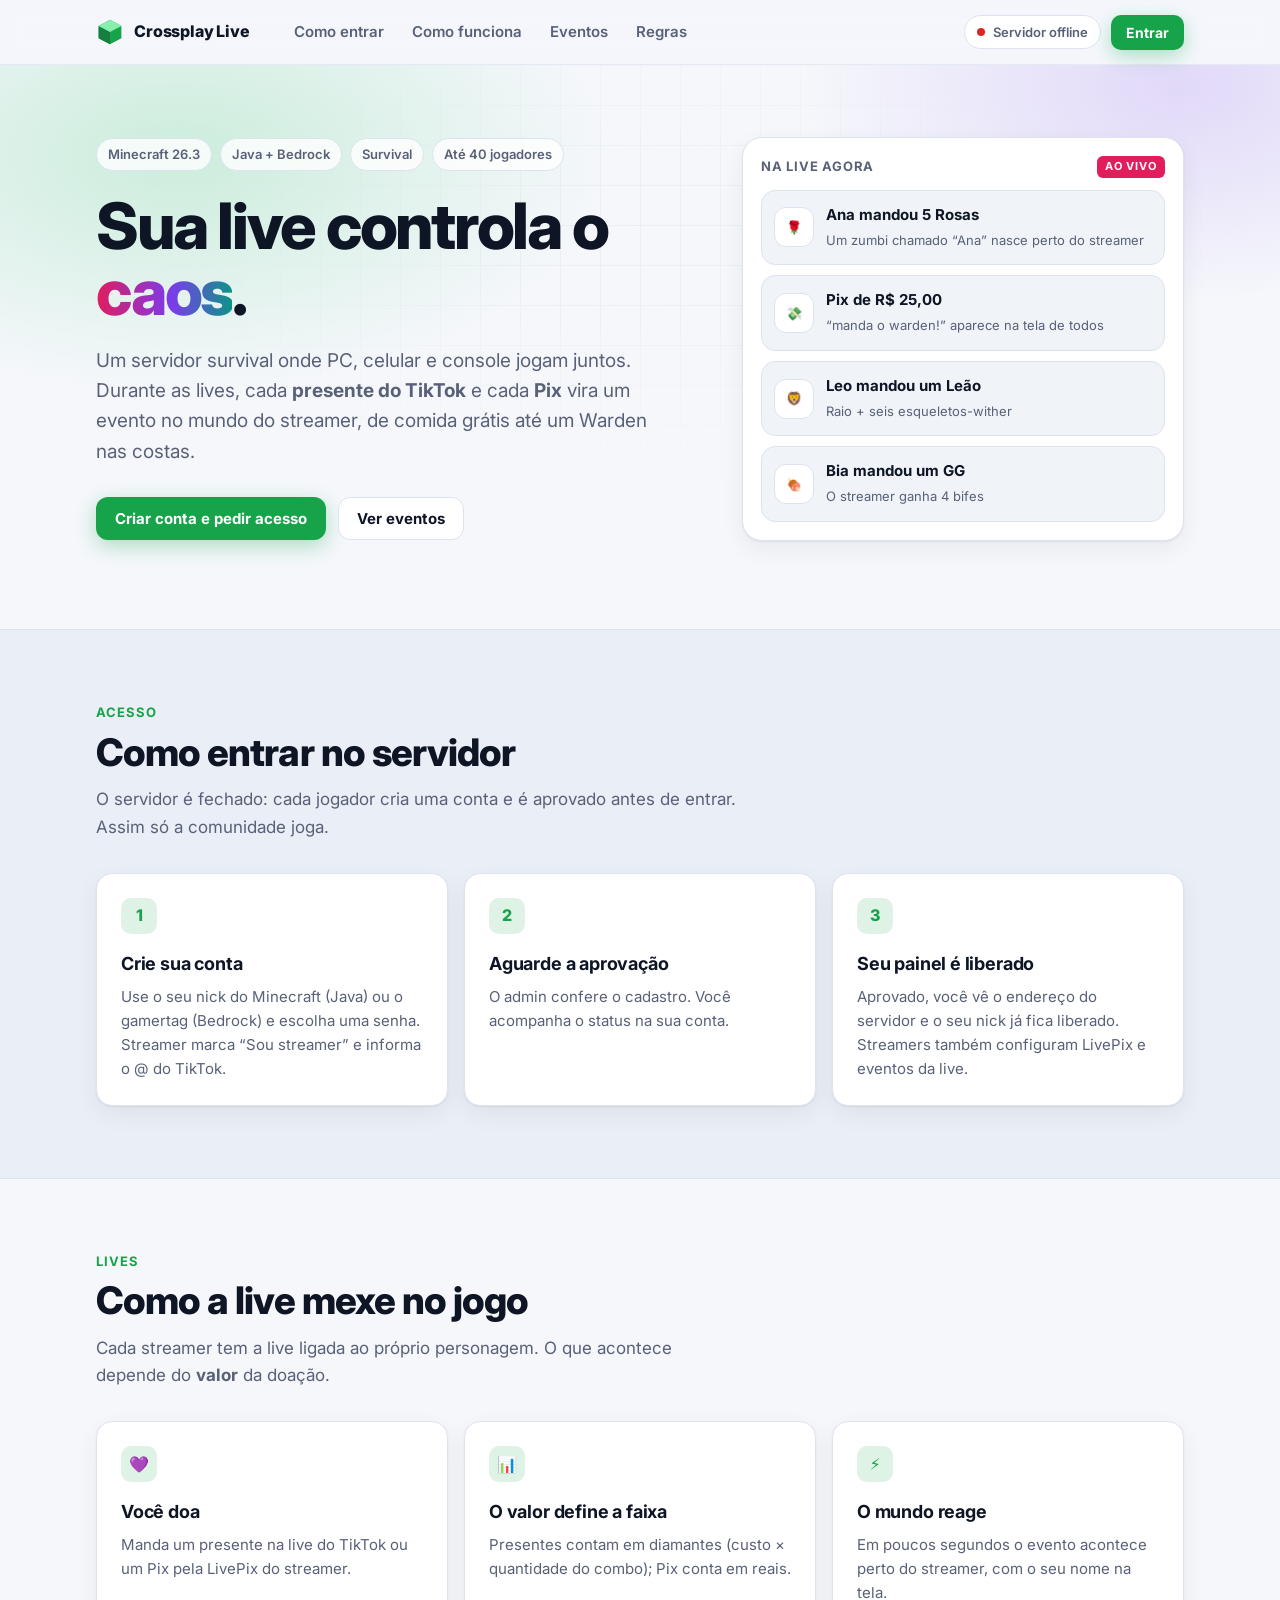
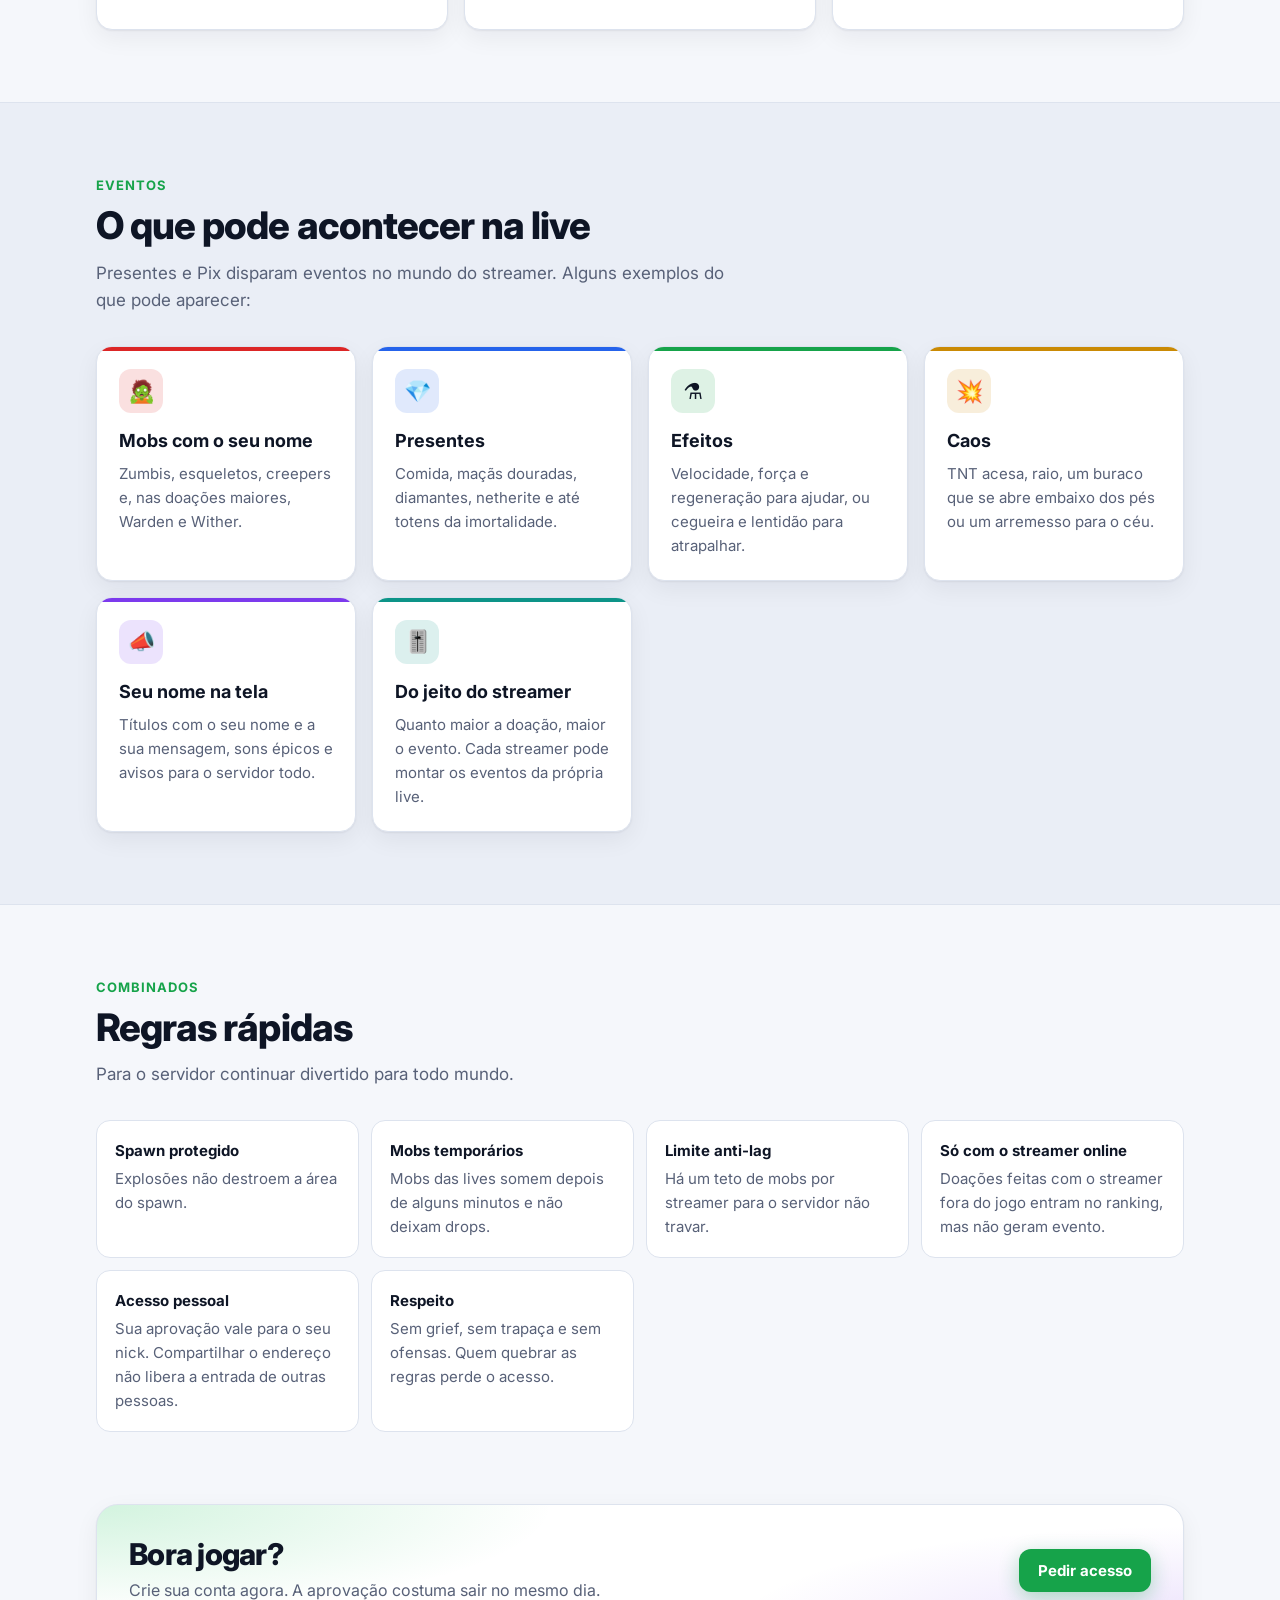
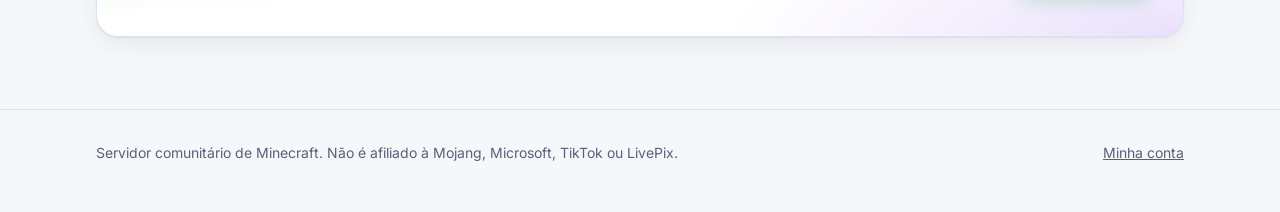
==== commit f337c5c6: "Página inicial: vitrine do que pode acontecer no lugar da tabela de faixas Co-Authored-By: Claude Op" ====
--- a/index.html
+++ b/index.html
@@ -91,54 +91,42 @@
 
   <section id="eventos" class="section-alt">
     <div class="wrap">
-      <p class="kicker">Tabela</p>
-      <h2>O que cada doação faz</h2>
-      <p class="sub">Cada doação dispara apenas a faixa do seu valor.</p>
+      <p class="kicker">Eventos</p>
+      <h2>O que pode acontecer na live</h2>
+      <p class="sub">Presentes e Pix disparam eventos no mundo do streamer. Alguns exemplos do que pode aparecer:</p>
 
-      <div class="tabs" role="tablist" aria-label="Tipo de doação">
-        <button role="tab" id="tab-gift" aria-controls="panel-gift" aria-selected="true">Presentes TikTok</button>
-        <button role="tab" id="tab-pix" aria-controls="panel-pix" aria-selected="false" tabindex="-1">Pix</button>
+      <div class="showcase">
+        <article class="show-card" style="--c:var(--t4)">
+          <span class="show-ico" aria-hidden="true">🧟</span>
+          <h3>Mobs com o seu nome</h3>
+          <p>Zumbis, esqueletos, creepers e, nas doações maiores, Warden e Wither.</p>
+        </article>
+        <article class="show-card" style="--c:var(--t2)">
+          <span class="show-ico" aria-hidden="true">💎</span>
+          <h3>Presentes</h3>
+          <p>Comida, maçãs douradas, diamantes, netherite e até totens da imortalidade.</p>
+        </article>
+        <article class="show-card" style="--c:var(--t1)">
+          <span class="show-ico" aria-hidden="true">⚗️</span>
+          <h3>Efeitos</h3>
+          <p>Velocidade, força e regeneração para ajudar, ou cegueira e lentidão para atrapalhar.</p>
+        </article>
+        <article class="show-card" style="--c:var(--t3)">
+          <span class="show-ico" aria-hidden="true">💥</span>
+          <h3>Caos</h3>
+          <p>TNT acesa, raio, um buraco que se abre embaixo dos pés ou um arremesso para o céu.</p>
+        </article>
+        <article class="show-card" style="--c:var(--brand-2)">
+          <span class="show-ico" aria-hidden="true">📣</span>
+          <h3>Seu nome na tela</h3>
+          <p>Títulos com o seu nome e a sua mensagem, sons épicos e avisos para o servidor todo.</p>
+        </article>
+        <article class="show-card" style="--c:var(--pix)">
+          <span class="show-ico" aria-hidden="true">🎚️</span>
+          <h3>Do jeito do streamer</h3>
+          <p>Quanto maior a doação, maior o evento. Cada streamer pode montar os eventos da própria live.</p>
+        </article>
       </div>
-
-      <div id="panel-gift" role="tabpanel" aria-labelledby="tab-gift" class="tiers">
-        <div class="tier" style="--c:var(--t1)">
-          <div><div class="name pixel">Pequena</div><div class="range">1–9 💎<small>Rosa, TikTok, GG…</small></div></div>
-          <ul><li class="rand">4 bifes</li><li class="rand">Velocidade</li><li class="rand">1 zumbi com seu nome</li></ul>
-        </div>
-        <div class="tier" style="--c:var(--t2)">
-          <div><div class="name pixel">Média</div><div class="range">10–99 💎</div></div>
-          <ul><li class="rand">Horda de 4 zumbis</li><li class="rand">3 esqueletos</li><li class="rand">2 maçãs douradas</li></ul>
-        </div>
-        <div class="tier" style="--c:var(--t3)">
-          <div><div class="name pixel">Grande</div><div class="range">100–999 💎</div></div>
-          <ul><li>Rugido do dragão</li><li class="rand">Warden</li><li class="rand">8 diamantes</li><li class="rand">3 TNTs</li></ul>
-        </div>
-        <div class="tier" style="--c:var(--t4)">
-          <div><div class="name pixel">Lendária</div><div class="range">1000+ 💎<small>Leão, Universo…</small></div></div>
-          <ul><li>Aviso para o servidor todo</li><li>6 esqueletos-wither</li><li>Raio</li></ul>
-        </div>
-      </div>
-
-      <div id="panel-pix" role="tabpanel" aria-labelledby="tab-pix" class="tiers" hidden>
-        <div class="tier" style="--c:var(--t1)">
-          <div><div class="name pixel">Pequena</div><div class="range">R$ 1–4,99</div></div>
-          <ul><li>Sua mensagem na tela</li><li class="rand">8 cenouras douradas</li><li class="rand">2 zumbis</li></ul>
-        </div>
-        <div class="tier" style="--c:var(--t2)">
-          <div><div class="name pixel">Média</div><div class="range">R$ 5–19,99</div></div>
-          <ul><li>Som de level up</li><li class="rand">2 creepers</li><li class="rand">3 diamantes</li><li class="rand">Força II</li></ul>
-        </div>
-        <div class="tier" style="--c:var(--t3)">
-          <div><div class="name pixel">Grande</div><div class="range">R$ 20–99,99</div></div>
-          <ul><li>Aviso para o servidor todo</li><li class="rand">Warden</li><li class="rand">Barra de netherite</li><li class="rand">5 TNTs</li></ul>
-        </div>
-        <div class="tier" style="--c:var(--t4)">
-          <div><div class="name pixel">Lendária</div><div class="range">R$ 100+</div></div>
-          <ul><li>Aviso para o servidor todo</li><li>Wither</li><li>Raio</li></ul>
-        </div>
-      </div>
-
-      <p class="legend">Itens com borda <span>tracejada</span> são sorteados: sai um deles. Esta é a tabela padrão; cada streamer pode personalizar a dele.</p>
     </div>
   </section>
 
@@ -175,54 +163,11 @@
   </div>
 </footer>
 
-<script>
-  // Abas acessíveis (setas do teclado alternam)
-  const tabs = [...document.querySelectorAll('[role="tab"]')];
-  function select(tab) {
-    tabs.forEach(t => {
-      const on = t === tab;
-      t.setAttribute('aria-selected', on);
-      t.tabIndex = on ? 0 : -1;
-      document.getElementById(t.getAttribute('aria-controls')).hidden = !on;
-    });
-  }
-  tabs.forEach((tab, i) => {
-    tab.addEventListener('click', () => select(tab));
-    tab.addEventListener('keydown', e => {
-      if (e.key !== 'ArrowRight' && e.key !== 'ArrowLeft') return;
-      const next = tabs[(i + (e.key === 'ArrowRight' ? 1 : tabs.length - 1)) % tabs.length];
-      select(next); next.focus();
-    });
-  });
-</script>
 <script type="module">
-  // Status ao vivo e tabela com as faixas padrão atuais. Se o servidor estiver offline, fica a tabela fixa acima.
+  // Status do servidor ao vivo na navegação
   import { Api } from "./assets/api.js";
-  import { rangeText, describeAction, TIER_COLORS } from "./assets/tiers.js";
-  import { el, showServerStatus } from "./assets/ui.js";
-
-  const api = new Api(undefined, null);
-  showServerStatus(api, document.getElementById("status"));
-
-  try {
-    const [tiers, catalog] = await Promise.all([api.publicTiers(), api.catalog()]);
-    for (const kind of ["gift", "pix"]) {
-      if (!tiers[kind]?.length) continue;
-      const cards = tiers[kind].map((tier, i) => {
-        const items = [];
-        if (tier.announce === "broadcast") items.push(el("li", {}, "Aviso para o servidor todo"));
-        if (tier.sound && tier.sound !== "none") items.push(el("li", {}, "Som: " + (catalog.sounds.find(s => s.id === tier.sound)?.name ?? tier.sound)));
-        const random = tier.mode === "random" && tier.actions.length > 1;
-        for (const action of tier.actions) items.push(el("li", { className: random ? "rand" : "" }, describeAction(action, catalog)));
-        const card = el("div", { className: "tier" },
-          el("div", {}, el("div", { className: "name pixel" }, tier.label), el("div", { className: "range" }, rangeText(kind, tier))),
-          el("ul", {}, items));
-        card.style.setProperty("--c", TIER_COLORS[Math.min(i, 3)]);
-        return card;
-      });
-      document.getElementById(`panel-${kind}`).replaceChildren(...cards);
-    }
-  } catch { /* servidor offline: mantém a tabela estática */ }
+  import { showServerStatus } from "./assets/ui.js";
+  showServerStatus(new Api(undefined, null), document.getElementById("status"));
 </script>
 </body>
 </html>
--- a/assets/site.css
+++ b/assets/site.css
@@ -236,3 +236,12 @@
   .auth-wrap { margin-top: 28px; }
   .cta-band { padding: 24px; }
 }
+
+/* vitrine de eventos */
+.showcase { display: grid; gap: 16px; grid-template-columns: repeat(auto-fit, minmax(260px, 1fr)); }
+.show-card { position: relative; overflow: hidden; background: var(--surface); border: 1px solid var(--border); border-radius: var(--radius); padding: 22px; box-shadow: var(--shadow); }
+.show-card::before { content: ""; position: absolute; inset: 0 0 auto 0; height: 4px; background: var(--c); }
+.show-ico { width: 44px; height: 44px; border-radius: 12px; display: grid; place-items: center; font-size: 22px; margin-bottom: 14px;
+  background: color-mix(in srgb, var(--c) 14%, transparent); }
+.show-card h3 { margin: 0 0 6px; font-size: 18px; }
+.show-card p { margin: 0; color: var(--muted); font-size: 15px; }
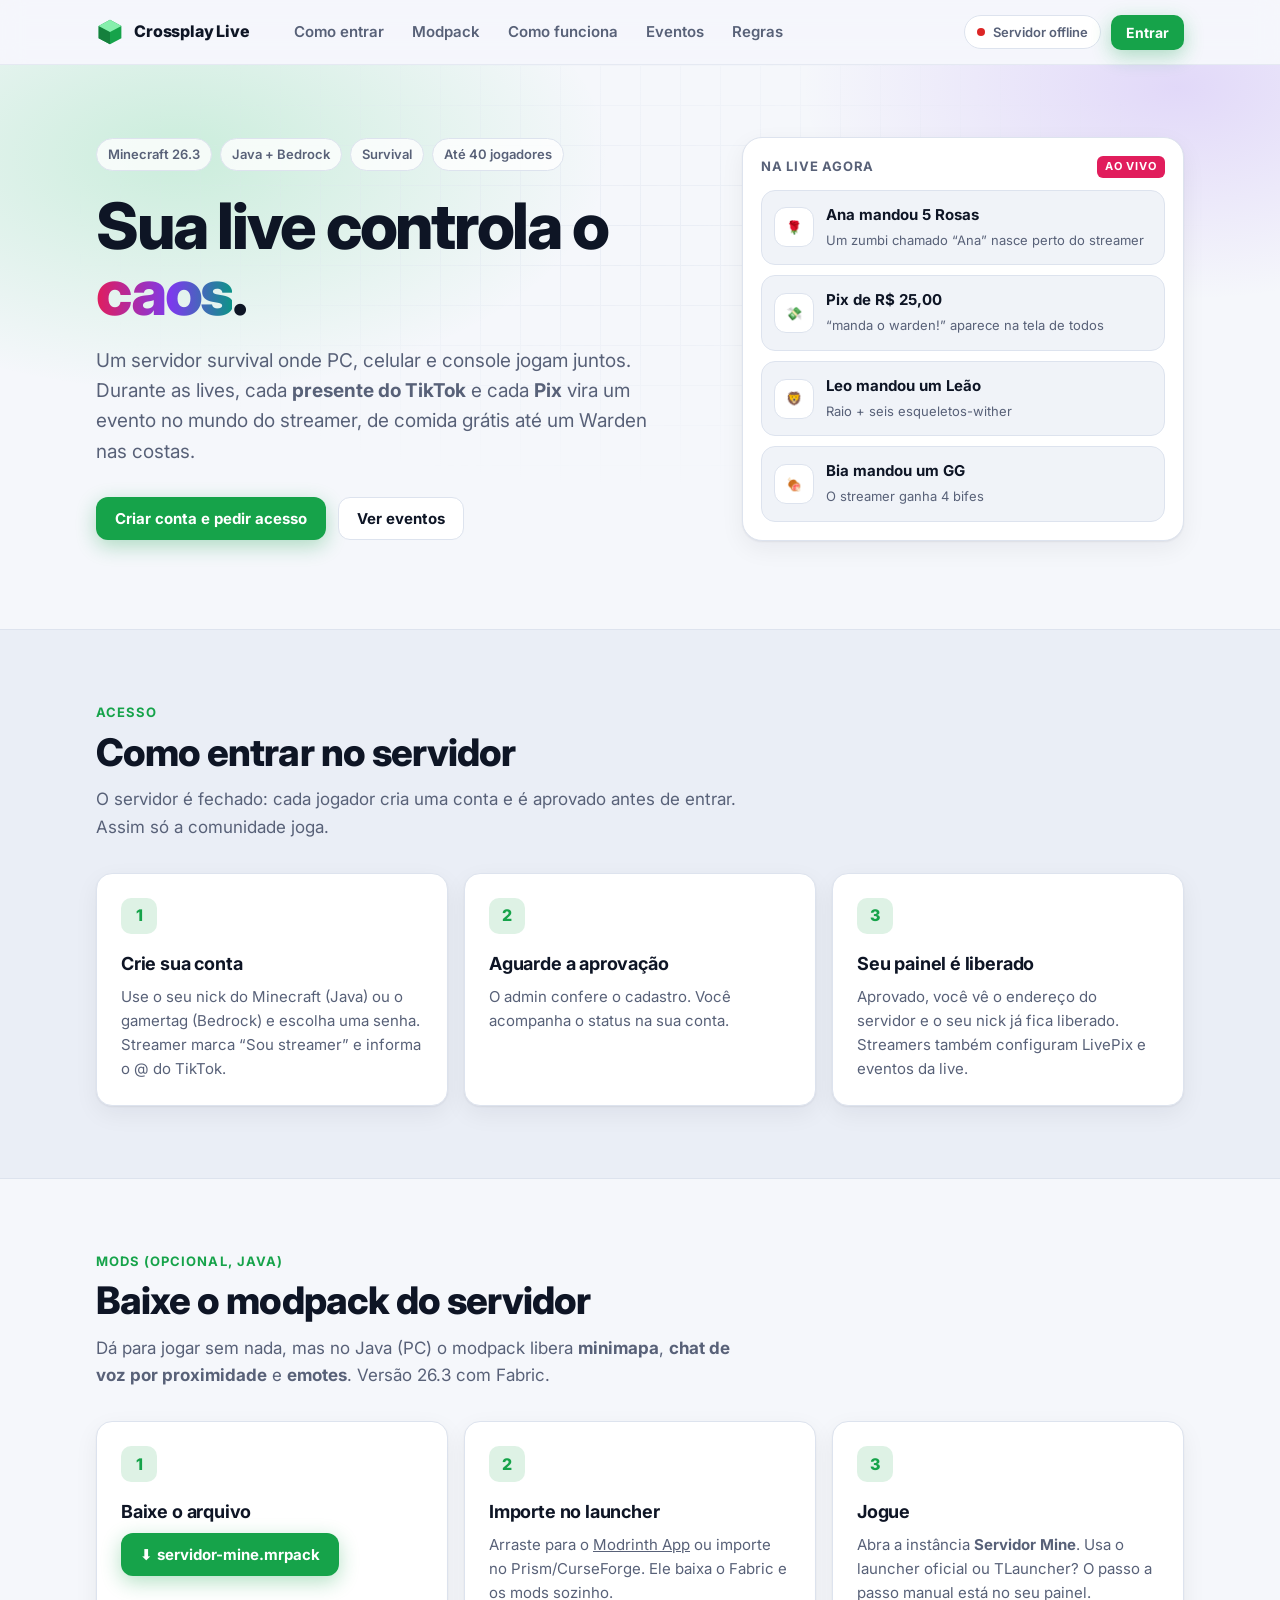
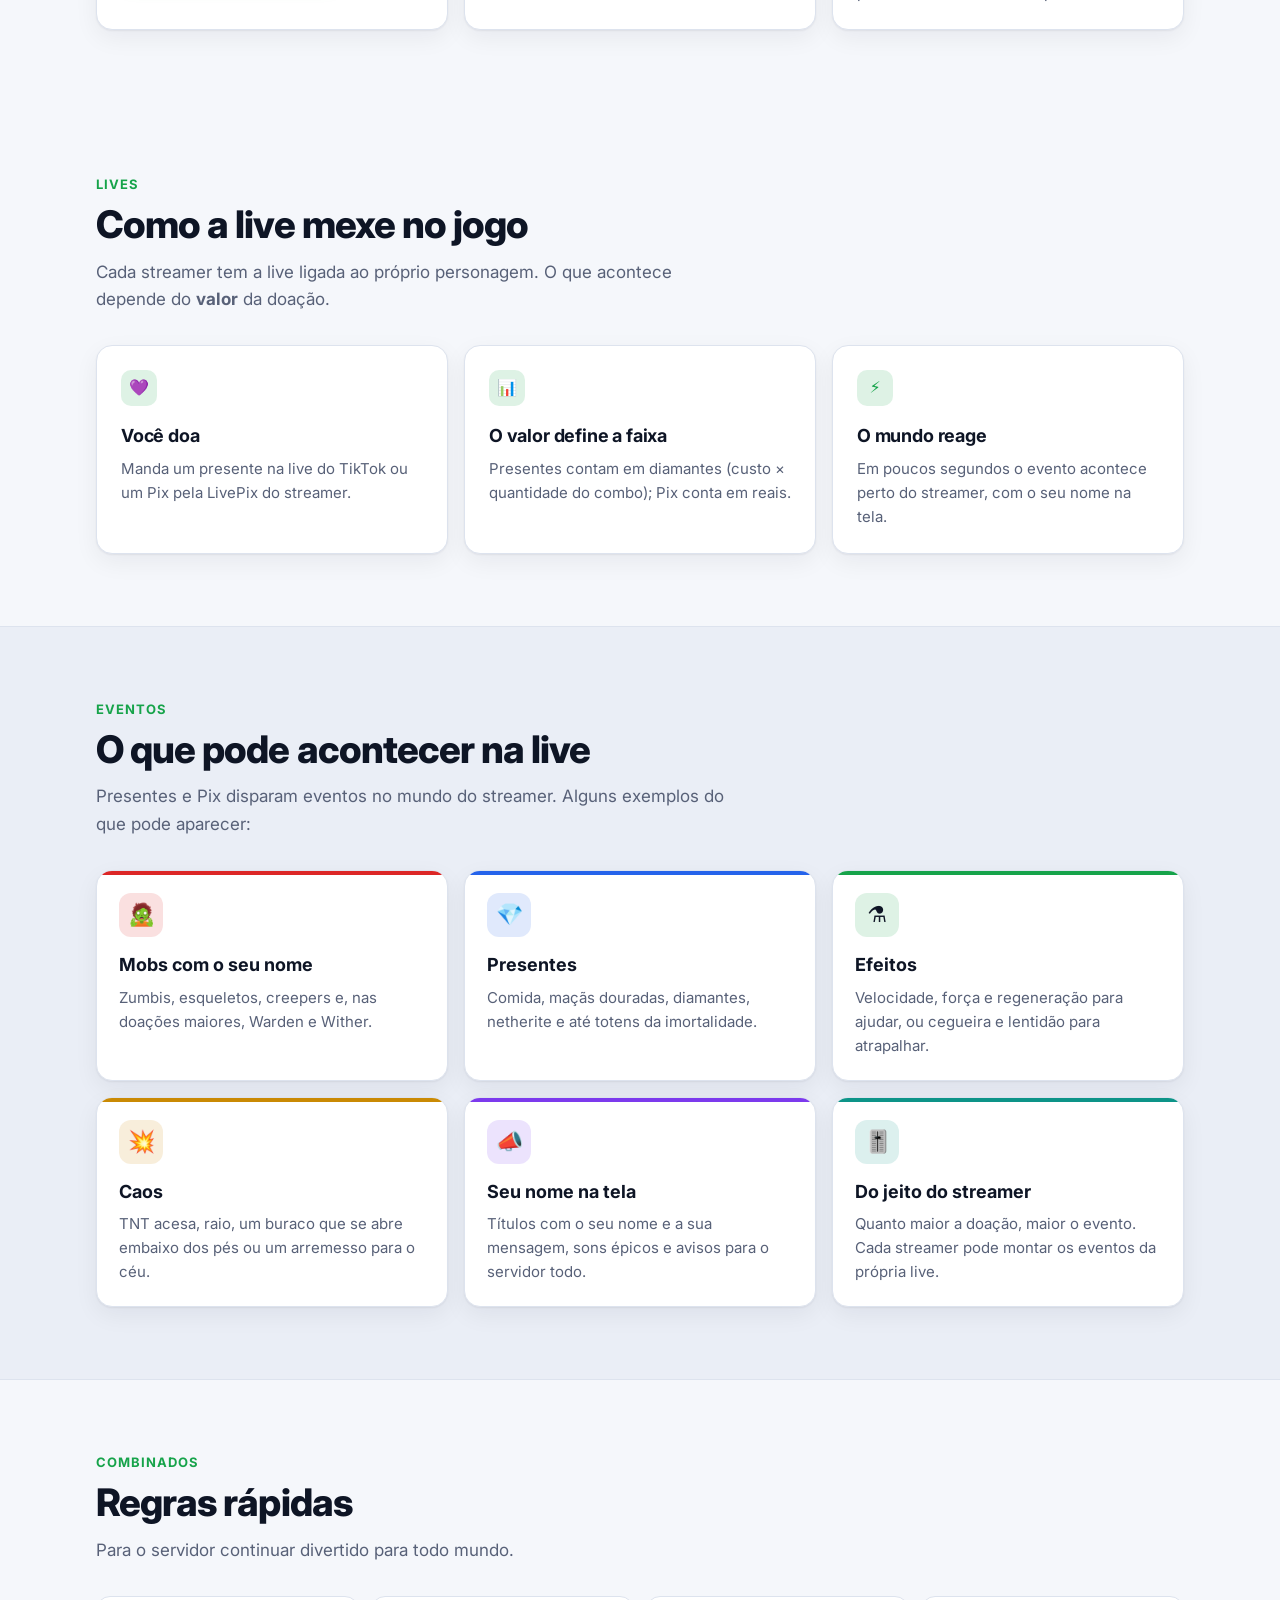
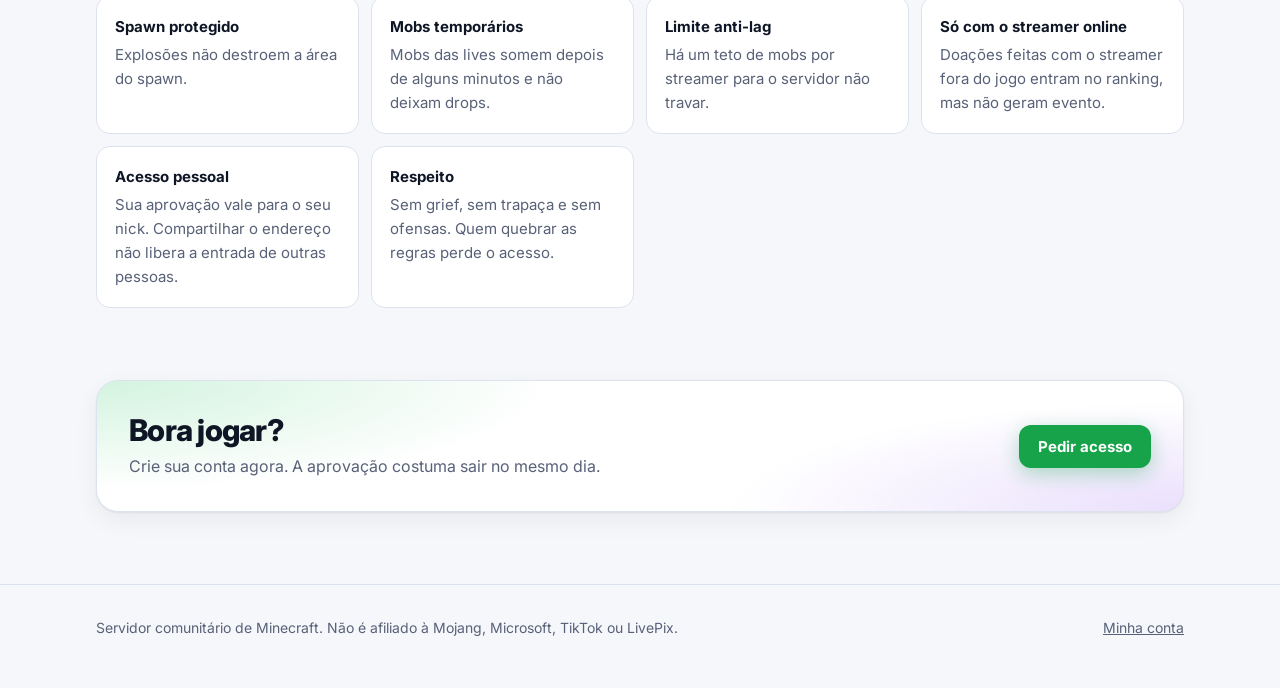
==== commit 32f3fc23: "Modpack do servidor (.mrpack): minimapa, chat de voz e emotes; guia no site e no painel Co-Authored-" ====
--- a/index.html
+++ b/index.html
@@ -22,6 +22,7 @@
     </a>
     <div class="nav-links">
       <a href="#entrar">Como entrar</a>
+      <a href="#modpack">Modpack</a>
       <a href="#como-funciona">Como funciona</a>
       <a href="#eventos">Eventos</a>
       <a href="#regras">Regras</a>
@@ -72,6 +73,19 @@
         <article class="card"><div class="step-num">1</div><h3>Crie sua conta</h3><p>Use o seu nick do Minecraft (Java) ou o gamertag (Bedrock) e escolha uma senha. Streamer marca “Sou streamer” e informa o @ do TikTok.</p></article>
         <article class="card"><div class="step-num">2</div><h3>Aguarde a aprovação</h3><p>O admin confere o cadastro. Você acompanha o status na sua conta.</p></article>
         <article class="card"><div class="step-num">3</div><h3>Seu painel é liberado</h3><p>Aprovado, você vê o endereço do servidor e o seu nick já fica liberado. Streamers também configuram LivePix e eventos da live.</p></article>
+      </div>
+    </div>
+  </section>
+
+  <section id="modpack">
+    <div class="wrap">
+      <p class="kicker">Mods (opcional, Java)</p>
+      <h2>Baixe o modpack do servidor</h2>
+      <p class="sub">Dá para jogar sem nada, mas no Java (PC) o modpack libera <strong>minimapa</strong>, <strong>chat de voz por proximidade</strong> e <strong>emotes</strong>. Versão 26.3 com Fabric.</p>
+      <div class="grid-3">
+        <article class="card"><div class="step-num">1</div><h3>Baixe o arquivo</h3><p><a class="btn btn-primary" href="pack/servidor-mine.mrpack" download>⬇ servidor-mine.mrpack</a></p></article>
+        <article class="card"><div class="step-num">2</div><h3>Importe no launcher</h3><p>Arraste para o <a href="https://modrinth.com/app" target="_blank" rel="noopener">Modrinth App</a> ou importe no Prism/CurseForge. Ele baixa o Fabric e os mods sozinho.</p></article>
+        <article class="card"><div class="step-num">3</div><h3>Jogue</h3><p>Abra a instância <strong>Servidor Mine</strong>. Usa o launcher oficial ou TLauncher? O passo a passo manual está no seu painel.</p></article>
       </div>
     </div>
   </section>
--- a/assets/site.css
+++ b/assets/site.css
@@ -238,7 +238,9 @@
 }
 
 /* vitrine de eventos */
-.showcase { display: grid; gap: 16px; grid-template-columns: repeat(auto-fit, minmax(260px, 1fr)); }
+.showcase { display: grid; gap: 16px; grid-template-columns: repeat(3, minmax(0, 1fr)); }
+@media (max-width: 900px) { .showcase { grid-template-columns: repeat(2, minmax(0, 1fr)); } }
+@media (max-width: 600px) { .showcase { grid-template-columns: 1fr; } }
 .show-card { position: relative; overflow: hidden; background: var(--surface); border: 1px solid var(--border); border-radius: var(--radius); padding: 22px; box-shadow: var(--shadow); }
 .show-card::before { content: ""; position: absolute; inset: 0 0 auto 0; height: 4px; background: var(--c); }
 .show-ico { width: 44px; height: 44px; border-radius: 12px; display: grid; place-items: center; font-size: 22px; margin-bottom: 14px;
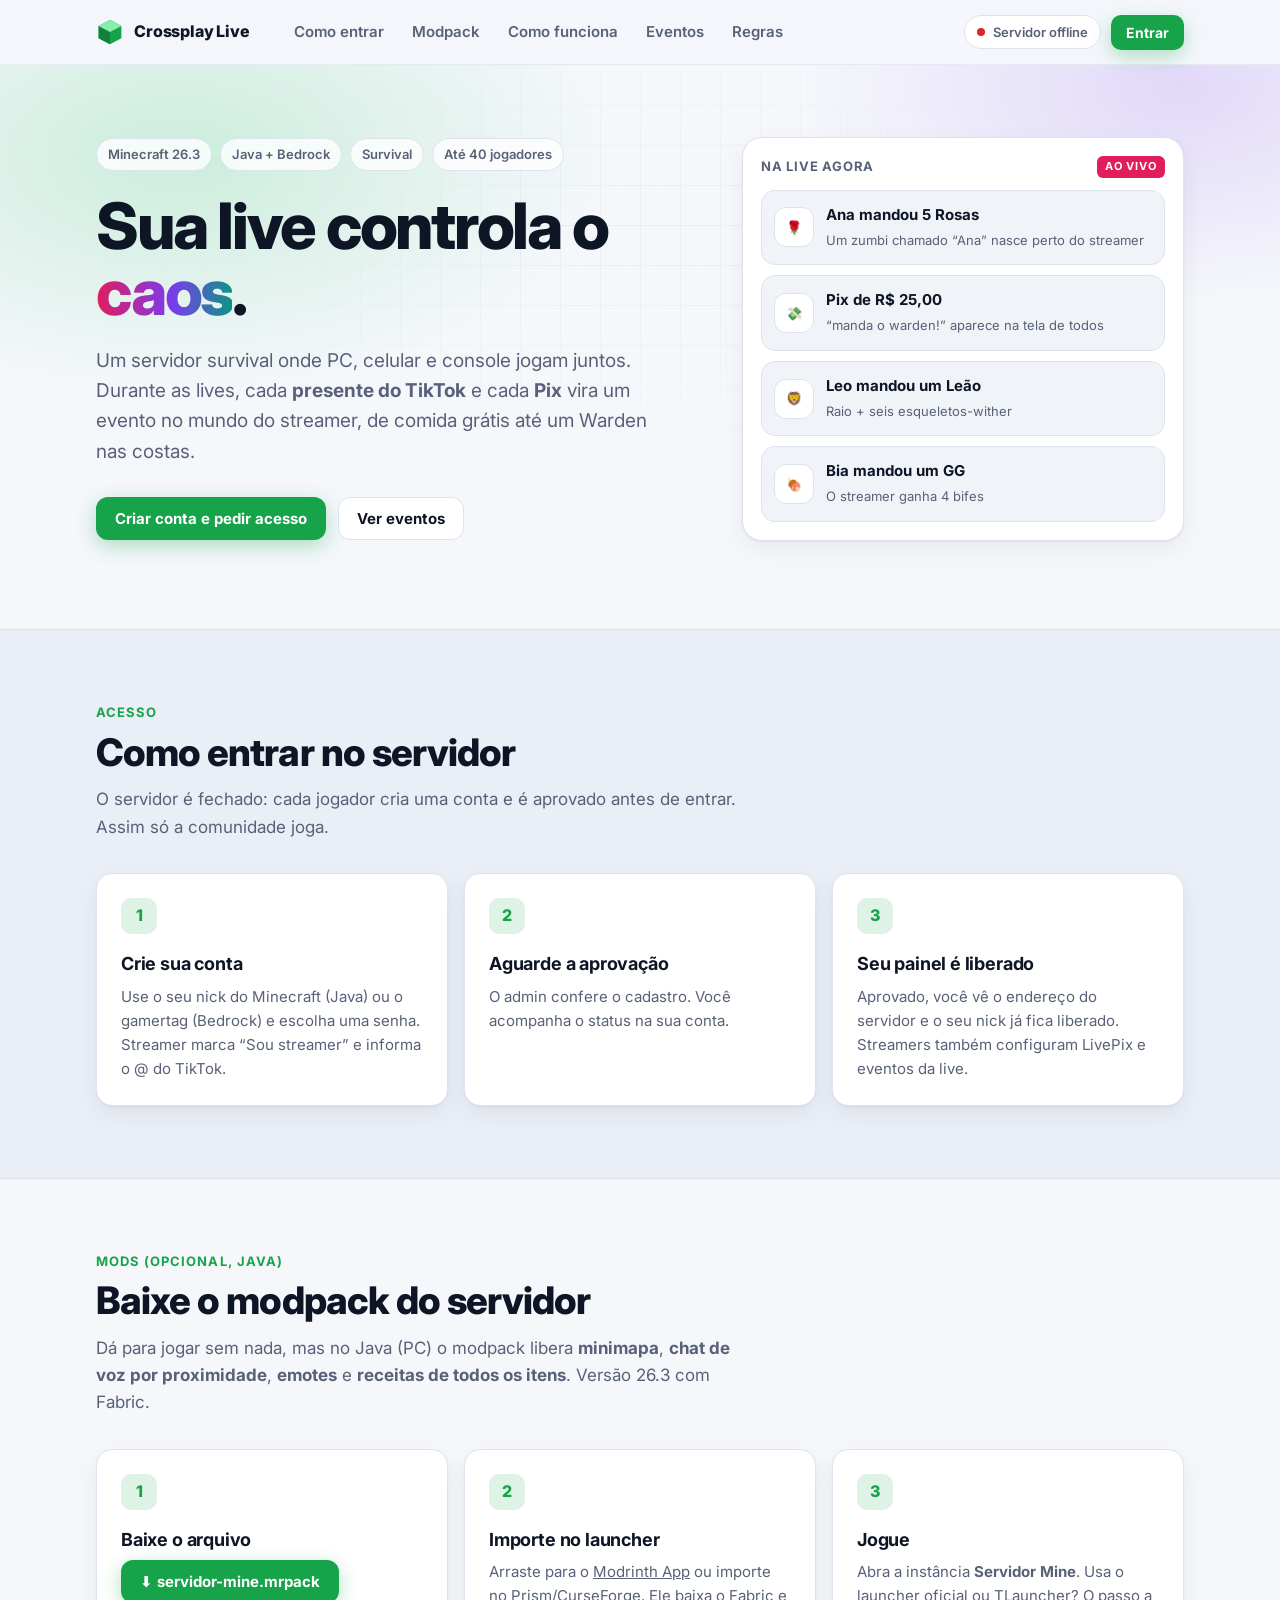
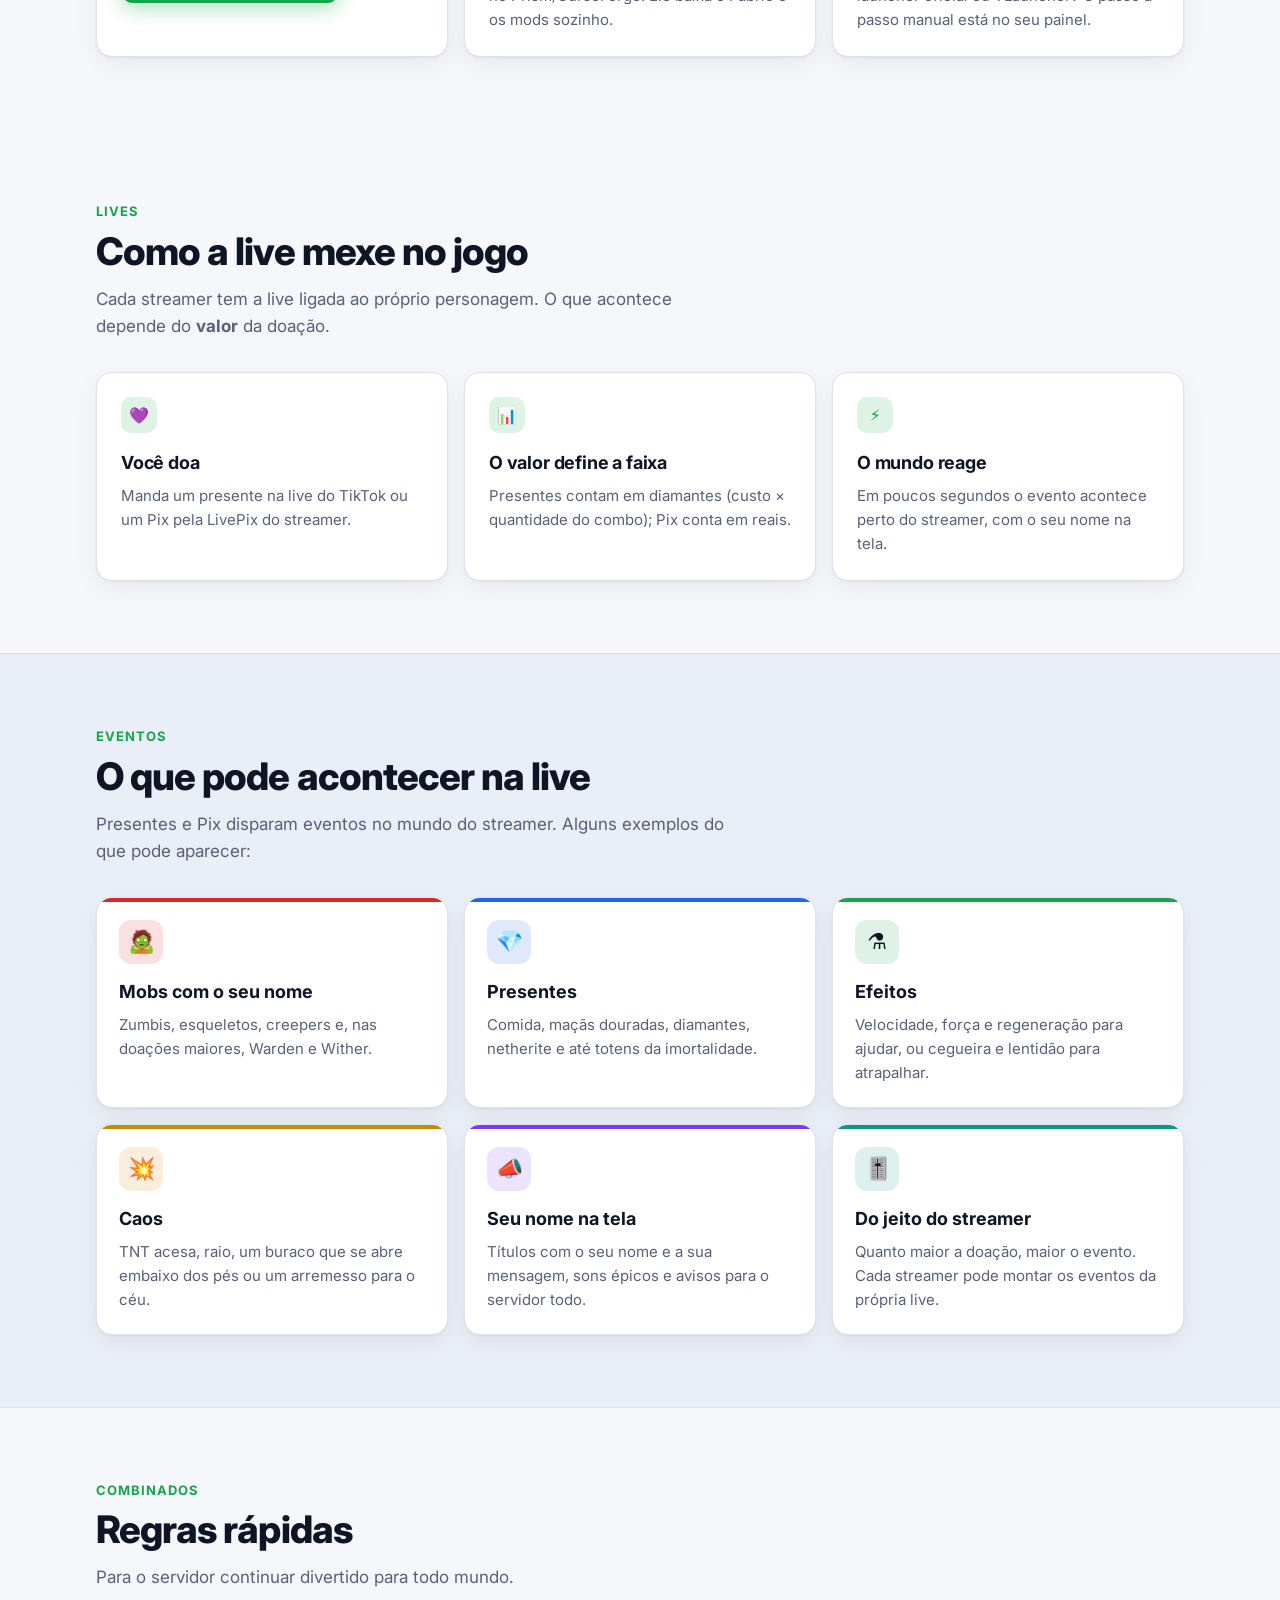
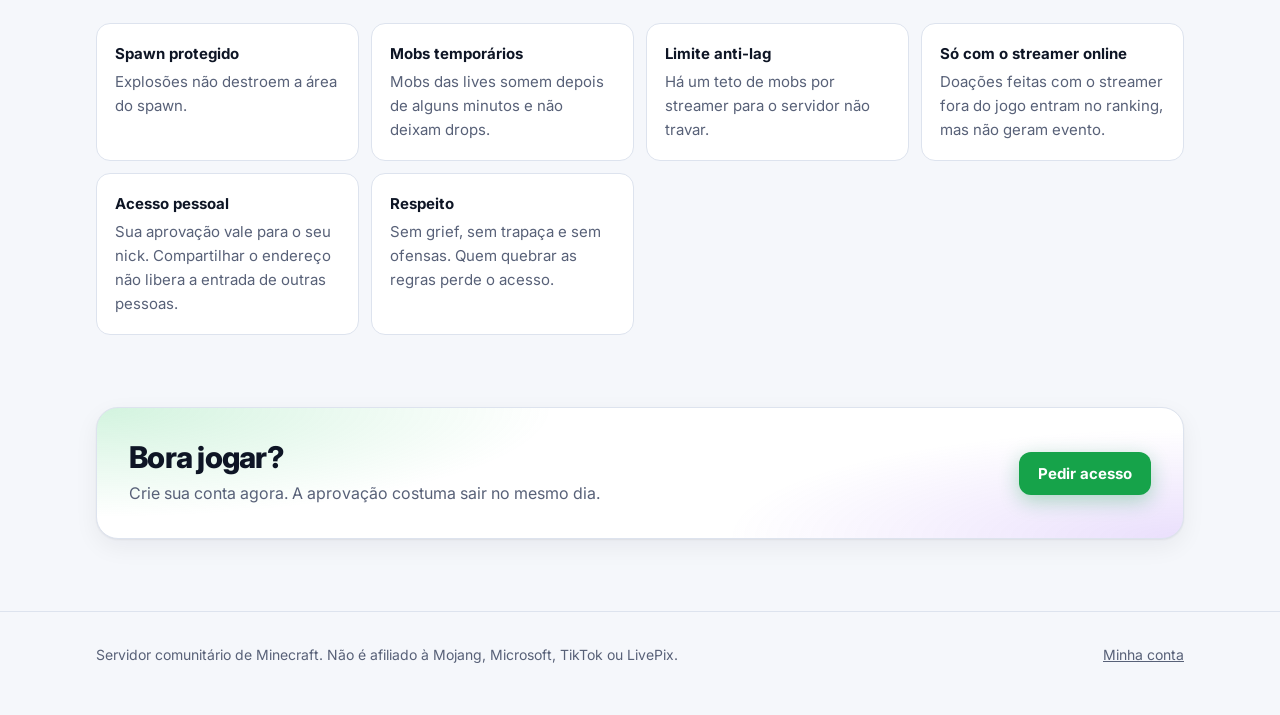
==== commit dbf04ebe: "Modpack 1.1.0: JEI (receitas) + MezzConfig Co-Authored-By: Claude Opus 5.5 <noreply@anthropic.com>" ====
--- a/index.html
+++ b/index.html
@@ -81,7 +81,7 @@
     <div class="wrap">
       <p class="kicker">Mods (opcional, Java)</p>
       <h2>Baixe o modpack do servidor</h2>
-      <p class="sub">Dá para jogar sem nada, mas no Java (PC) o modpack libera <strong>minimapa</strong>, <strong>chat de voz por proximidade</strong> e <strong>emotes</strong>. Versão 26.3 com Fabric.</p>
+      <p class="sub">Dá para jogar sem nada, mas no Java (PC) o modpack libera <strong>minimapa</strong>, <strong>chat de voz por proximidade</strong>, <strong>emotes</strong> e <strong>receitas de todos os itens</strong>. Versão 26.3 com Fabric.</p>
       <div class="grid-3">
         <article class="card"><div class="step-num">1</div><h3>Baixe o arquivo</h3><p><a class="btn btn-primary" href="pack/servidor-mine.mrpack" download>⬇ servidor-mine.mrpack</a></p></article>
         <article class="card"><div class="step-num">2</div><h3>Importe no launcher</h3><p>Arraste para o <a href="https://modrinth.com/app" target="_blank" rel="noopener">Modrinth App</a> ou importe no Prism/CurseForge. Ele baixa o Fabric e os mods sozinho.</p></article>
